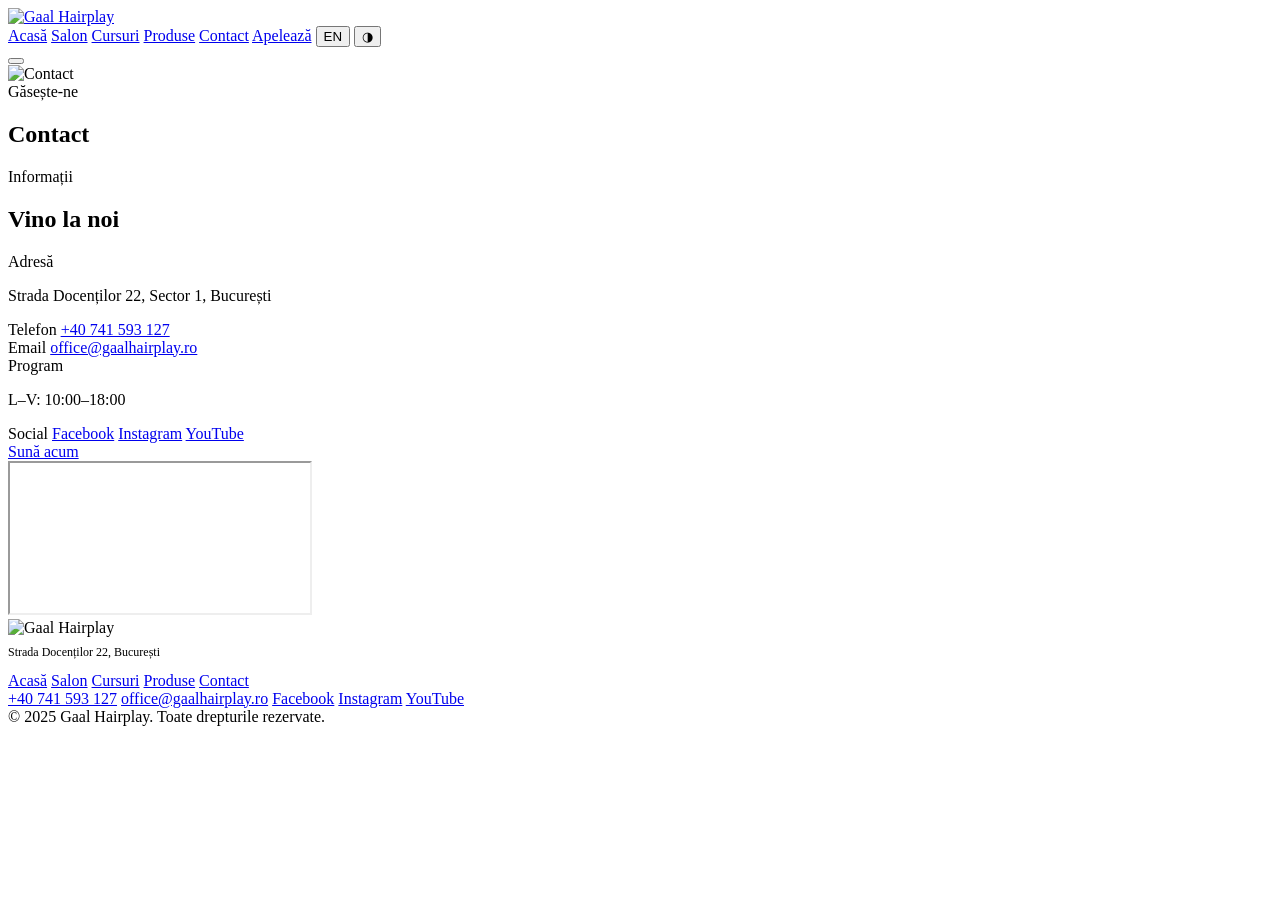
==== contact.html @ a79ad4d0 "Add files via upload" ====
<!DOCTYPE html>
<html lang="ro" data-theme="light">
<head>
  <meta charset="UTF-8" />
  <meta name="viewport" content="width=device-width, initial-scale=1.0" />
  <title>Contact — Gaal Hairplay</title>
  <meta name="description" content="Contactează Gaal Hairplay — salon de înfrumusețare premium în București.">
  <link rel="preconnect" href="https://fonts.googleapis.com">
  <link rel="preconnect" href="https://fonts.gstatic.com" crossorigin>
  <link href="https://fonts.googleapis.com/css2?family=Cormorant+Garamond:ital,wght@0,300;0,400;0,600;1,300;1,400;1,600&family=Jost:wght@200;300;400;500&display=swap" rel="stylesheet">
  <link rel="stylesheet" href="static/css/main.css">
  <link rel="icon" type="image/png" href="static/img/logo_pure.png">
</head>
<body>
  <div id="bg" aria-hidden="true"></div>
  <header class="nav" id="navbar">
    <div class="nav-inner">
      <a href="index.html" class="nav-logo"><img src="static/img/logo.png" id="logo" alt="Gaal Hairplay"></a>
      <nav class="nav-links" id="navLinks">
        <a href="index.html" data-ro="Acasă" data-en="Home">Acasă</a>
        <a href="salon.html" data-ro="Salon" data-en="Salon">Salon</a>
        <a href="cursuri.html" data-ro="Cursuri" data-en="Courses">Cursuri</a>
        <a href="https://gaalgabriela.ro" target="_blank" data-ro="Produse" data-en="Products">Produse</a>
        <a href="contact.html" class="active" data-ro="Contact" data-en="Contact">Contact</a>
        <a href="contact.html" class="nav-book" data-ro="Apelează" data-en="Call us">Apelează</a>
        <button class="nav-lang" id="langToggle">EN</button>
        <button class="theme-toggle" id="themeToggle">◑</button>
      </nav>
      <button class="nav-burger" id="burger" aria-label="menu"><span></span><span></span><span></span></button>
    </div>
  </header>
  <main>
    <section class="page-hero">
      <div class="page-hero-bg"><img src="static/img/salon-7.jpg" alt="Contact"></div>
      <div class="page-hero-content">
        <span class="label" data-ro="Găsește-ne" data-en="Find us">Găsește-ne</span>
        <h1 data-ro="Contact" data-en="Contact">Contact</h1>
        <div class="gold-bar"></div>
      </div>
    </section>
    <section style="padding:0;">
      <div class="contact-split">
        <div class="contact-info-col">
          <span class="label fade-up" data-ro="Informații" data-en="Information">Informații</span>
          <h2 class="fade-up" data-ro="Vino la noi" data-en="Come visit us">Vino la noi</h2>
          <div class="gold-bar fade-up"></div>
          <div class="contact-blocks">
            <div class="contact-block fade-up">
              <span class="ct-label" data-ro="Adresă" data-en="Address">Adresă</span>
              <p>Strada Docenților 22, Sector 1, București</p>
            </div>
            <div class="contact-block fade-up">
              <span class="ct-label" data-ro="Telefon" data-en="Phone">Telefon</span>
              <a href="tel:+40741593127">+40 741 593 127</a>
            </div>
            <div class="contact-block fade-up">
              <span class="ct-label">Email</span>
              <a href="mailto:office@gaalhairplay.ro">office@gaalhairplay.ro</a>
            </div>
            <div class="contact-block fade-up">
              <span class="ct-label" data-ro="Program" data-en="Hours">Program</span>
              <p data-ro="L–V: 10:00–18:00" data-en="Mon–Fri: 10:00–18:00">L–V: 10:00–18:00</p>
            </div>
            <div class="contact-block fade-up">
              <span class="ct-label">Social</span>
              <a href="https://www.facebook.com/gaalhair/" target="_blank" rel="noopener">Facebook</a>
              <a href="https://www.instagram.com/beauty_designers_gaalhairplay/" target="_blank" rel="noopener" style="margin-top:.3rem;">Instagram</a>
              <a href="https://www.youtube.com/@gaal_hairplay" target="_blank" rel="noopener" style="margin-top:.3rem;">YouTube</a>
            </div>
            <div class="contact-block fade-up" style="border:none;">
              <a href="tel:+40741593127" class="btn-gold" data-ro="Sună acum" data-en="Call now">Sună acum</a>
            </div>
          </div>
        </div>
        <div class="contact-map-col fade-up">
          <iframe
            src="https://www.google.com/maps/embed/v1/place?key=AIzaSyBVizdQeh3udy11xDc5Ao2YStR2gLc-rfc&amp;q=gaal%20hairplay&amp;maptype=roadmap&amp;zoom=15"
            allowfullscreen loading="lazy"
            referrerpolicy="no-referrer-when-downgrade"
            title="Gaal Hairplay map">
          </iframe>
        </div>
      </div>
    </section>
  </main>
  <footer class="footer">
    <div class="footer-inner">
      <div class="footer-brand">
        <img src="static/img/logo.png" id="logo-footer" alt="Gaal Hairplay" style="height:36px;width:auto;">
        <p style="font-size:.75rem;color:var(--dim);margin-top:.5rem;">Strada Docenților 22, București</p>
      </div>
      <div class="footer-links">
        <a href="index.html" data-ro="Acasă" data-en="Home">Acasă</a>
        <a href="salon.html" data-ro="Salon" data-en="Salon">Salon</a>
        <a href="cursuri.html" data-ro="Cursuri" data-en="Courses">Cursuri</a>
        <a href="https://gaalgabriela.ro" target="_blank" data-ro="Produse" data-en="Products">Produse</a>
        <a href="contact.html" data-ro="Contact" data-en="Contact">Contact</a>
      </div>
      <div class="footer-contact">
        <a href="tel:+40741593127">+40 741 593 127</a>
        <a href="mailto:office@gaalhairplay.ro">office@gaalhairplay.ro</a>
        <a href="https://www.facebook.com/gaalhair/" target="_blank">Facebook</a>
        <a href="https://www.instagram.com/gaalhairplay/" target="_blank">Instagram</a>
        <a href="https://www.youtube.com/@gaal_hairplay" target="_blank">YouTube</a>
      </div>
    </div>
    <div class="footer-copy">
      <span data-ro="© 2025 Gaal Hairplay. Toate drepturile rezervate." data-en="© 2025 Gaal Hairplay. All rights reserved.">© 2025 Gaal Hairplay. Toate drepturile rezervate.</span>
    </div>
  </footer>
  <div id="page-bar"></div>
  <script src="static/js/bg.js" defer></script>
  <script src="static/js/main.js" defer></script>
</body>
</html>
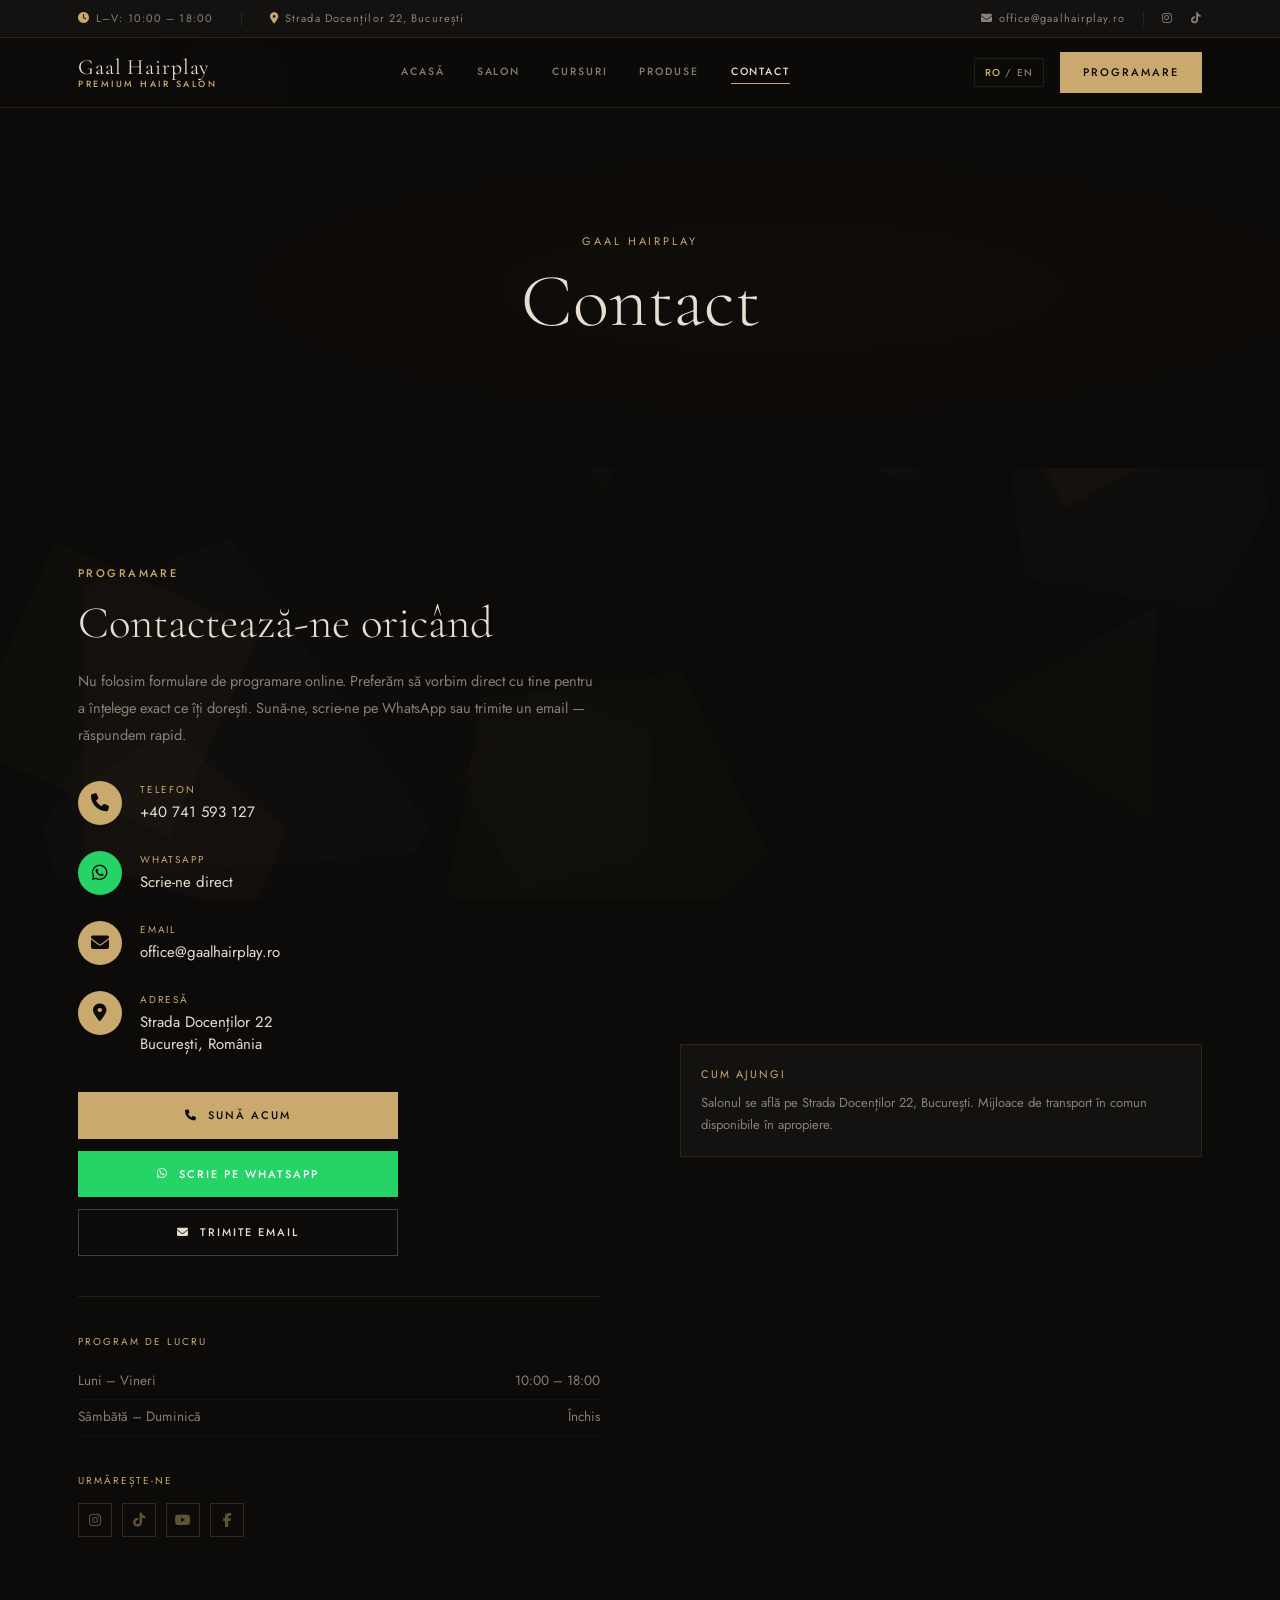
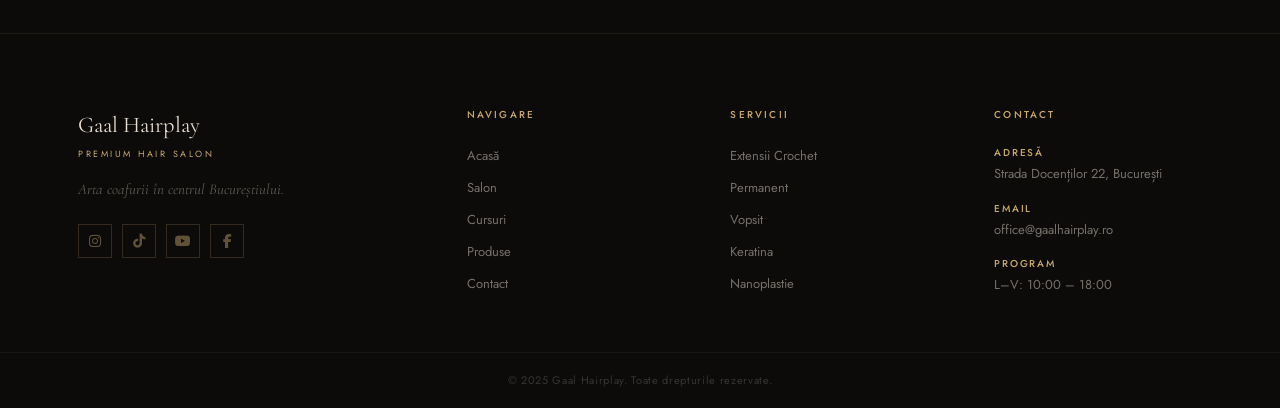
==== commit 647144ef: "Add files via upload" ====
--- a/contact.html
+++ b/contact.html
@@ -1,115 +1,228 @@
 <!DOCTYPE html>
-<html lang="ro" data-theme="light">
+<html lang="ro">
 <head>
-  <meta charset="UTF-8" />
-  <meta name="viewport" content="width=device-width, initial-scale=1.0" />
+  <meta charset="UTF-8">
+  <meta name="viewport" content="width=device-width, initial-scale=1.0">
   <title>Contact — Gaal Hairplay</title>
-  <meta name="description" content="Contactează Gaal Hairplay — salon de înfrumusețare premium în București.">
-  <link rel="preconnect" href="https://fonts.googleapis.com">
-  <link rel="preconnect" href="https://fonts.gstatic.com" crossorigin>
-  <link href="https://fonts.googleapis.com/css2?family=Cormorant+Garamond:ital,wght@0,300;0,400;0,600;1,300;1,400;1,600&family=Jost:wght@200;300;400;500&display=swap" rel="stylesheet">
-  <link rel="stylesheet" href="static/css/main.css">
-  <link rel="icon" type="image/png" href="static/img/logo_pure.png">
+  <link rel="stylesheet" href="css/main.css">
+  <link rel="stylesheet" href="https://cdnjs.cloudflare.com/ajax/libs/font-awesome/6.5.0/css/all.min.css">
 </head>
 <body>
-  <div id="bg" aria-hidden="true"></div>
-  <header class="nav" id="navbar">
-    <div class="nav-inner">
-      <a href="index.html" class="nav-logo"><img src="static/img/logo.png" id="logo" alt="Gaal Hairplay"></a>
-      <nav class="nav-links" id="navLinks">
-        <a href="index.html" data-ro="Acasă" data-en="Home">Acasă</a>
-        <a href="salon.html" data-ro="Salon" data-en="Salon">Salon</a>
-        <a href="cursuri.html" data-ro="Cursuri" data-en="Courses">Cursuri</a>
-        <a href="https://gaalgabriela.ro" target="_blank" data-ro="Produse" data-en="Products">Produse</a>
-        <a href="contact.html" class="active" data-ro="Contact" data-en="Contact">Contact</a>
-        <a href="contact.html" class="nav-book" data-ro="Apelează" data-en="Call us">Apelează</a>
-        <button class="nav-lang" id="langToggle">EN</button>
-        <button class="theme-toggle" id="themeToggle">◑</button>
-      </nav>
-      <button class="nav-burger" id="burger" aria-label="menu"><span></span><span></span><span></span></button>
-    </div>
-  </header>
-  <main>
-    <section class="page-hero">
-      <div class="page-hero-bg"><img src="static/img/salon-7.jpg" alt="Contact"></div>
-      <div class="page-hero-content">
-        <span class="label" data-ro="Găsește-ne" data-en="Find us">Găsește-ne</span>
-        <h1 data-ro="Contact" data-en="Contact">Contact</h1>
-        <div class="gold-bar"></div>
-      </div>
-    </section>
-    <section style="padding:0;">
-      <div class="contact-split">
-        <div class="contact-info-col">
-          <span class="label fade-up" data-ro="Informații" data-en="Information">Informații</span>
-          <h2 class="fade-up" data-ro="Vino la noi" data-en="Come visit us">Vino la noi</h2>
-          <div class="gold-bar fade-up"></div>
-          <div class="contact-blocks">
-            <div class="contact-block fade-up">
-              <span class="ct-label" data-ro="Adresă" data-en="Address">Adresă</span>
-              <p>Strada Docenților 22, Sector 1, București</p>
-            </div>
-            <div class="contact-block fade-up">
-              <span class="ct-label" data-ro="Telefon" data-en="Phone">Telefon</span>
-              <a href="tel:+40741593127">+40 741 593 127</a>
-            </div>
-            <div class="contact-block fade-up">
-              <span class="ct-label">Email</span>
-              <a href="mailto:office@gaalhairplay.ro">office@gaalhairplay.ro</a>
-            </div>
-            <div class="contact-block fade-up">
-              <span class="ct-label" data-ro="Program" data-en="Hours">Program</span>
-              <p data-ro="L–V: 10:00–18:00" data-en="Mon–Fri: 10:00–18:00">L–V: 10:00–18:00</p>
-            </div>
-            <div class="contact-block fade-up">
-              <span class="ct-label">Social</span>
-              <a href="https://www.facebook.com/gaalhair/" target="_blank" rel="noopener">Facebook</a>
-              <a href="https://www.instagram.com/beauty_designers_gaalhairplay/" target="_blank" rel="noopener" style="margin-top:.3rem;">Instagram</a>
-              <a href="https://www.youtube.com/@gaal_hairplay" target="_blank" rel="noopener" style="margin-top:.3rem;">YouTube</a>
-            </div>
-            <div class="contact-block fade-up" style="border:none;">
-              <a href="tel:+40741593127" class="btn-gold" data-ro="Sună acum" data-en="Call now">Sună acum</a>
-            </div>
-          </div>
-        </div>
-        <div class="contact-map-col fade-up">
-          <iframe
-            src="https://www.google.com/maps/embed/v1/place?key=AIzaSyBVizdQeh3udy11xDc5Ao2YStR2gLc-rfc&amp;q=gaal%20hairplay&amp;maptype=roadmap&amp;zoom=15"
-            allowfullscreen loading="lazy"
-            referrerpolicy="no-referrer-when-downgrade"
-            title="Gaal Hairplay map">
-          </iframe>
-        </div>
-      </div>
-    </section>
-  </main>
-  <footer class="footer">
-    <div class="footer-inner">
-      <div class="footer-brand">
-        <img src="static/img/logo.png" id="logo-footer" alt="Gaal Hairplay" style="height:36px;width:auto;">
-        <p style="font-size:.75rem;color:var(--dim);margin-top:.5rem;">Strada Docenților 22, București</p>
-      </div>
-      <div class="footer-links">
-        <a href="index.html" data-ro="Acasă" data-en="Home">Acasă</a>
-        <a href="salon.html" data-ro="Salon" data-en="Salon">Salon</a>
-        <a href="cursuri.html" data-ro="Cursuri" data-en="Courses">Cursuri</a>
-        <a href="https://gaalgabriela.ro" target="_blank" data-ro="Produse" data-en="Products">Produse</a>
-        <a href="contact.html" data-ro="Contact" data-en="Contact">Contact</a>
-      </div>
-      <div class="footer-contact">
-        <a href="tel:+40741593127">+40 741 593 127</a>
-        <a href="mailto:office@gaalhairplay.ro">office@gaalhairplay.ro</a>
-        <a href="https://www.facebook.com/gaalhair/" target="_blank">Facebook</a>
-        <a href="https://www.instagram.com/gaalhairplay/" target="_blank">Instagram</a>
-        <a href="https://www.youtube.com/@gaal_hairplay" target="_blank">YouTube</a>
-      </div>
-    </div>
-    <div class="footer-copy">
-      <span data-ro="© 2025 Gaal Hairplay. Toate drepturile rezervate." data-en="© 2025 Gaal Hairplay. All rights reserved.">© 2025 Gaal Hairplay. Toate drepturile rezervate.</span>
-    </div>
-  </footer>
-  <div id="page-bar"></div>
-  <script src="static/js/bg.js" defer></script>
-  <script src="static/js/main.js" defer></script>
+
+<!-- TOPBAR -->
+<div class="topbar">
+  <div class="container">
+    <div class="topbar-left">
+      <span><i class="fas fa-clock" style="color:var(--gold);margin-right:6px"></i><span data-ro="L–V: 10:00 – 18:00" data-en="Mon–Fri: 10:00 – 18:00">L–V: 10:00 – 18:00</span></span>
+      <span class="topbar-sep"></span>
+      <span><i class="fas fa-map-marker-alt" style="color:var(--gold);margin-right:6px"></i>Strada Docenților 22, București</span>
+    </div>
+    <div class="topbar-right">
+      <a href="mailto:office@gaalhairplay.ro"><i class="fas fa-envelope" style="margin-right:5px"></i>office@gaalhairplay.ro</a>
+      <span class="topbar-sep"></span>
+      <a href="https://www.instagram.com/beauty_designers_gaalhairplay" target="_blank"><i class="fab fa-instagram"></i></a>
+      <a href="https://www.tiktok.com/@gaalhairplaysalon" target="_blank"><i class="fab fa-tiktok"></i></a>
+    </div>
+  </div>
+</div>
+
+<!-- NAVBAR -->
+<nav id="navbar">
+  <div class="container nav-inner">
+    <a href="index.html" class="nav-logo">
+      <span class="logo-main">Gaal Hairplay</span>
+      <span class="logo-sub">Premium Hair Salon</span>
+    </a>
+    <div class="nav-links">
+      <a href="index.html" data-ro="Acasă" data-en="Home">Acasă</a>
+      <a href="salon.html" data-ro="Salon" data-en="Salon">Salon</a>
+      <a href="cursuri.html" data-ro="Cursuri" data-en="Courses">Cursuri</a>
+      <a href="produse.html" data-ro="Produse" data-en="Products">Produse</a>
+      <a href="contact.html" class="active" data-ro="Contact" data-en="Contact">Contact</a>
+    </div>
+    <div class="nav-right">
+      <span class="lang-toggle"><span class="lang-ro active">RO</span> / <span class="lang-en">EN</span></span>
+      <a href="contact.html" class="btn btn-gold nav-cta" data-ro="Programare" data-en="Book Now">Programare</a>
+      <div class="burger"><span></span><span></span><span></span></div>
+    </div>
+  </div>
+</nav>
+<div class="mobile-nav">
+  <a href="index.html" data-ro="Acasă" data-en="Home">Acasă</a>
+  <a href="salon.html" data-ro="Salon" data-en="Salon">Salon</a>
+  <a href="cursuri.html" data-ro="Cursuri" data-en="Courses">Cursuri</a>
+  <a href="produse.html" data-ro="Produse" data-en="Products">Produse</a>
+  <a href="contact.html" data-ro="Contact" data-en="Contact">Contact</a>
+  <a href="contact.html" class="btn btn-gold" data-ro="Programare" data-en="Book Now">Programare</a>
+</div>
+
+<!-- PAGE HEADER -->
+<div class="page-header">
+  <div class="ph-bg" style="background:radial-gradient(ellipse at 60% 50%, #1a1008 0%, #0c0b0a 70%)"></div>
+  <div class="ph-overlay"></div>
+  <div class="ph-content">
+    <div class="ph-label" data-ro="Gaal Hairplay" data-en="Gaal Hairplay">Gaal Hairplay</div>
+    <h1 class="ph-title" data-ro="Contact" data-en="Contact">Contact</h1>
+  </div>
+</div>
+
+<!-- CONTACT BODY -->
+<section class="contact-page-body">
+  <div class="container">
+    <div class="contact-page-grid">
+
+      <!-- LEFT: info -->
+      <div class="fade-up">
+        <span class="section-label" data-ro="Programare" data-en="Booking">Programare</span>
+        <h2 class="section-title" data-ro="Contactează-ne oricând" data-en="Reach us anytime">Contactează-ne oricând</h2>
+        <p class="about-text" data-ro="Nu folosim formulare de programare online. Preferăm să vorbim direct cu tine pentru a înțelege exact ce îți dorești. Sună-ne, scrie-ne pe WhatsApp sau trimite un email — răspundem rapid." data-en="We don't use online booking forms. We prefer to speak with you directly to understand exactly what you want. Call us, message us on WhatsApp or send an email — we respond quickly.">
+          Nu folosim formulare de programare online. Preferăm să vorbim direct cu tine pentru a înțelege exact ce îți dorești. Sună-ne, scrie-ne pe WhatsApp sau trimite un email — răspundem rapid.
+        </p>
+
+        <!-- Contact items -->
+        <div class="contact-items" style="margin-top:32px;margin-bottom:36px">
+          <div class="contact-item">
+            <div class="contact-icon"><i class="fas fa-phone"></i></div>
+            <div>
+              <div class="contact-lbl" data-ro="Telefon" data-en="Phone">Telefon</div>
+              <div class="contact-val"><a href="tel:+40741593127">+40 741 593 127</a></div>
+            </div>
+          </div>
+          <div class="contact-item">
+            <div class="contact-icon" style="background:#25D366"><i class="fab fa-whatsapp"></i></div>
+            <div>
+              <div class="contact-lbl">WhatsApp</div>
+              <div class="contact-val"><a href="https://wa.me/40741593127" target="_blank" data-ro="Scrie-ne direct" data-en="Message us directly">Scrie-ne direct</a></div>
+            </div>
+          </div>
+          <div class="contact-item">
+            <div class="contact-icon"><i class="fas fa-envelope"></i></div>
+            <div>
+              <div class="contact-lbl" data-ro="Email" data-en="Email">Email</div>
+              <div class="contact-val"><a href="mailto:office@gaalhairplay.ro">office@gaalhairplay.ro</a></div>
+            </div>
+          </div>
+          <div class="contact-item">
+            <div class="contact-icon"><i class="fas fa-map-marker-alt"></i></div>
+            <div>
+              <div class="contact-lbl" data-ro="Adresă" data-en="Address">Adresă</div>
+              <div class="contact-val">Strada Docenților 22<br>București, România</div>
+            </div>
+          </div>
+        </div>
+
+        <!-- CTA buttons -->
+        <div style="display:flex;flex-direction:column;gap:12px;max-width:320px">
+          <a href="tel:+40741593127" class="btn btn-gold">
+            <i class="fas fa-phone"></i>
+            <span data-ro="Sună acum" data-en="Call now">Sună acum</span>
+          </a>
+          <a href="https://wa.me/40741593127" target="_blank" class="btn btn-whatsapp">
+            <i class="fab fa-whatsapp"></i>
+            <span data-ro="Scrie pe WhatsApp" data-en="Message on WhatsApp">Scrie pe WhatsApp</span>
+          </a>
+          <a href="mailto:office@gaalhairplay.ro" class="btn btn-outline">
+            <i class="fas fa-envelope"></i>
+            <span data-ro="Trimite Email" data-en="Send Email">Trimite Email</span>
+          </a>
+        </div>
+
+        <!-- Hours -->
+        <div class="contact-hours-box" style="margin-top:40px;padding-top:36px;border-top:1px solid var(--gold-dim)">
+          <div class="contact-hours-title" data-ro="Program de lucru" data-en="Working hours">Program de lucru</div>
+          <div class="hours-row">
+            <span data-ro="Luni – Vineri" data-en="Monday – Friday">Luni – Vineri</span>
+            <span>10:00 – 18:00</span>
+          </div>
+          <div class="hours-row">
+            <span data-ro="Sâmbătă – Duminică" data-en="Saturday – Sunday">Sâmbătă – Duminică</span>
+            <span data-ro="Închis" data-en="Closed">Închis</span>
+          </div>
+        </div>
+
+        <!-- Social -->
+        <div style="margin-top:36px">
+          <div class="contact-hours-title" data-ro="Urmărește-ne" data-en="Follow us">Urmărește-ne</div>
+          <div style="display:flex;gap:10px;margin-top:14px">
+            <a href="https://www.instagram.com/beauty_designers_gaalhairplay" target="_blank" class="f-soc" title="Instagram"><i class="fab fa-instagram"></i></a>
+            <a href="https://www.tiktok.com/@gaalhairplaysalon" target="_blank" class="f-soc" title="TikTok"><i class="fab fa-tiktok"></i></a>
+            <a href="https://www.youtube.com/@gaalhairplay" target="_blank" class="f-soc" title="YouTube"><i class="fab fa-youtube"></i></a>
+            <a href="https://www.facebook.com/gaalhair" target="_blank" class="f-soc" title="Facebook"><i class="fab fa-facebook-f"></i></a>
+          </div>
+        </div>
+      </div>
+
+      <!-- RIGHT: map -->
+      <div class="contact-map-wrap fade-up delay-2">
+        <iframe
+          src="https://www.google.com/maps/embed/v1/place?key=AIzaSyBVizdQeh3udy11xDc5Ao2YStR2gLc-rfc&amp;q=gaal%20hairplay&amp;maptype=roadmap&amp;zoom=15"
+          allowfullscreen=""
+          loading="lazy"
+          referrerpolicy="no-referrer-when-downgrade"
+          title="Gaal Hairplay — Strada Docenților 22, București"
+        ></iframe>
+        <div style="margin-top:20px;padding:20px;background:var(--black-mid);border:1px solid var(--gold-dim)">
+          <div style="font-size:11px;letter-spacing:0.18em;text-transform:uppercase;color:var(--gold);margin-bottom:8px" data-ro="Cum ajungi" data-en="Getting here">Cum ajungi</div>
+          <p style="font-size:13px;color:var(--cream-dim);line-height:1.7" data-ro="Salonul se află pe Strada Docenților 22, București. Mijloace de transport în comun disponibile în apropiere." data-en="The salon is located at Strada Docenților 22, Bucharest. Public transport available nearby.">
+            Salonul se află pe Strada Docenților 22, București. Mijloace de transport în comun disponibile în apropiere.
+          </p>
+        </div>
+      </div>
+
+    </div>
+  </div>
+</section>
+
+<!-- FOOTER -->
+<footer>
+  <div class="container">
+    <div class="footer-grid">
+      <div>
+        <div class="footer-logo-main">Gaal Hairplay</div>
+        <div class="footer-logo-sub">Premium Hair Salon</div>
+        <p class="footer-tagline" data-ro="Arta coafurii în centrul Bucureștiului." data-en="The art of hairdressing in the heart of Bucharest.">Arta coafurii în centrul Bucureștiului.</p>
+        <div class="footer-socials">
+          <a href="https://www.instagram.com/beauty_designers_gaalhairplay" target="_blank" class="f-soc"><i class="fab fa-instagram"></i></a>
+          <a href="https://www.tiktok.com/@gaalhairplaysalon" target="_blank" class="f-soc"><i class="fab fa-tiktok"></i></a>
+          <a href="https://www.youtube.com/@gaalhairplay" target="_blank" class="f-soc"><i class="fab fa-youtube"></i></a>
+          <a href="https://www.facebook.com/gaalhair" target="_blank" class="f-soc"><i class="fab fa-facebook-f"></i></a>
+        </div>
+      </div>
+      <div>
+        <div class="footer-col-title" data-ro="Navigare" data-en="Navigate">Navigare</div>
+        <div class="footer-links">
+          <a href="index.html" data-ro="Acasă" data-en="Home">Acasă</a>
+          <a href="salon.html" data-ro="Salon" data-en="Salon">Salon</a>
+          <a href="cursuri.html" data-ro="Cursuri" data-en="Courses">Cursuri</a>
+          <a href="produse.html" data-ro="Produse" data-en="Products">Produse</a>
+          <a href="contact.html" data-ro="Contact" data-en="Contact">Contact</a>
+        </div>
+      </div>
+      <div>
+        <div class="footer-col-title" data-ro="Servicii" data-en="Services">Servicii</div>
+        <div class="footer-links">
+          <a href="salon.html#services" data-ro="Extensii Crochet" data-en="Crochet Extensions">Extensii Crochet</a>
+          <a href="salon.html#services" data-ro="Permanent" data-en="Perm">Permanent</a>
+          <a href="salon.html#services" data-ro="Vopsit" data-en="Colouring">Vopsit</a>
+          <a href="salon.html#services" data-ro="Keratina" data-en="Keratin">Keratina</a>
+          <a href="salon.html#services" data-ro="Nanoplastie" data-en="Nanoplasty">Nanoplastie</a>
+        </div>
+      </div>
+      <div>
+        <div class="footer-col-title" data-ro="Contact" data-en="Contact">Contact</div>
+        <div class="footer-contact-list">
+          <div class="f-contact-item"><strong data-ro="Adresă" data-en="Address">Adresă</strong>Strada Docenților 22, București</div>
+          <div class="f-contact-item"><strong>Email</strong><a href="mailto:office@gaalhairplay.ro">office@gaalhairplay.ro</a></div>
+          <div class="f-contact-item"><strong data-ro="Program" data-en="Hours">Program</strong><span data-ro="L–V: 10:00 – 18:00" data-en="Mon–Fri: 10:00 – 18:00">L–V: 10:00 – 18:00</span></div>
+        </div>
+      </div>
+    </div>
+  </div>
+  <div class="footer-bottom"><div class="container">© 2025 Gaal Hairplay. <span data-ro="Toate drepturile rezervate." data-en="All rights reserved.">Toate drepturile rezervate.</span></div></div>
+</footer>
+
+<a href="#" class="go-top"><i class="fas fa-chevron-up"></i></a>
+<script src="js/bg.js"></script>
+<script src="js/main.js"></script>
 </body>
 </html>
--- a/css/main.css
+++ b/css/main.css
@@ -0,0 +1,1209 @@
+/* =============================================
+   GAAL HAIRPLAY — main.css
+   ============================================= */
+
+@import url('https://fonts.googleapis.com/css2?family=Cormorant+Garamond:ital,wght@0,300;0,400;0,500;0,600;1,300;1,400;1,500&family=Jost:wght@300;400;500;600&display=swap');
+
+/* 1. VARIABLES */
+:root {
+  --gold:        #c9a96e;
+  --gold-dark:   #a07840;
+  --gold-dim:    rgba(201, 169, 110, 0.12);
+  --black:       #0c0b0a;
+  --black-mid:   #141210;
+  --black-light: #1e1b17;
+  --cream:       #e8ddd0;
+  --cream-dim:   rgba(232, 221, 208, 0.55);
+  --font-serif:  'Cormorant Garamond', Georgia, serif;
+  --font-sans:   'Jost', sans-serif;
+  --nav-h:       70px;
+  --top-h:       38px;
+  --ease:        cubic-bezier(0.25, 0.46, 0.45, 0.94);
+  --ease-out:    cubic-bezier(0.0, 0.0, 0.2, 1);
+}
+
+/* 2. RESET */
+*, *::before, *::after { box-sizing: border-box; margin: 0; padding: 0; }
+html { scroll-behavior: smooth; font-size: 15px; }
+body {
+  font-family: var(--font-sans);
+  background: var(--black);
+  color: var(--cream);
+  line-height: 1.7;
+  overflow-x: hidden;
+}
+a { text-decoration: none; color: inherit; }
+img { max-width: 100%; display: block; }
+ul, ol { list-style: none; }
+button { border: none; background: none; cursor: pointer; font-family: inherit; }
+input, select, textarea { font-family: inherit; }
+
+/* 3. TYPOGRAPHY */
+h1, h2, h3, h4, h5 {
+  font-family: var(--font-serif);
+  font-weight: 300;
+  line-height: 1.1;
+}
+.section-label {
+  display: block;
+  font-size: 11px;
+  font-weight: 500;
+  letter-spacing: 0.22em;
+  text-transform: uppercase;
+  color: var(--gold);
+  margin-bottom: 14px;
+}
+.section-title {
+  font-family: var(--font-serif);
+  font-size: clamp(1.9rem, 4vw, 3rem);
+  font-weight: 300;
+  color: var(--cream);
+  line-height: 1.15;
+  margin-bottom: 20px;
+}
+.section-title em { font-style: italic; color: var(--gold); }
+
+/* 4. LAYOUT */
+.container { max-width: 1220px; margin: 0 auto; padding: 0 48px; }
+section { padding: 96px 0; }
+
+/* 5. BUTTONS */
+.btn {
+  display: inline-flex;
+  align-items: center;
+  justify-content: center;
+  gap: 10px;
+  padding: 13px 32px;
+  font-family: var(--font-sans);
+  font-size: 11px;
+  font-weight: 500;
+  letter-spacing: 0.18em;
+  text-transform: uppercase;
+  border: 1px solid transparent;
+  cursor: pointer;
+  transition: all 0.35s var(--ease);
+  white-space: nowrap;
+}
+.btn-gold  { background: var(--gold); color: var(--black); border-color: var(--gold); }
+.btn-gold:hover { background: transparent; color: var(--gold); }
+.btn-outline { background: transparent; color: var(--cream); border-color: rgba(232,221,208,0.25); }
+.btn-outline:hover { border-color: var(--gold); color: var(--gold); }
+.btn-whatsapp { background: #25D366; color: #fff; border-color: #25D366; }
+.btn-whatsapp:hover { background: #128C7E; border-color: #128C7E; }
+
+/* ──────────────────────────────────────────────
+   6. TOPBAR
+────────────────────────────────────────────── */
+.topbar {
+  height: var(--top-h);
+  background: var(--black-mid);
+  border-bottom: 1px solid var(--gold-dim);
+  display: flex;
+  align-items: center;
+  font-size: 11px;
+  letter-spacing: 0.1em;
+  color: var(--cream-dim);
+  position: relative;
+  z-index: 200;
+}
+.topbar .container { display: flex; justify-content: space-between; align-items: center; width: 100%; max-width: 1220px; }
+.topbar a { transition: color 0.3s; }
+.topbar a:hover { color: var(--gold); }
+.topbar-left { display: flex; gap: 28px; align-items: center; }
+.topbar-right { display: flex; align-items: center; gap: 18px; }
+.topbar-sep { width: 1px; height: 14px; background: var(--gold-dim); }
+
+/* ──────────────────────────────────────────────
+   7. NAVBAR
+────────────────────────────────────────────── */
+#navbar {
+  position: sticky;
+  top: 0;
+  z-index: 1000;
+  height: var(--nav-h);
+  background: rgba(12, 11, 10, 0.92);
+  backdrop-filter: blur(14px);
+  -webkit-backdrop-filter: blur(14px);
+  border-bottom: 1px solid var(--gold-dim);
+  display: flex;
+  align-items: center;
+  transition: all 0.4s var(--ease);
+}
+#navbar.scrolled {
+  background: var(--black);
+  box-shadow: 0 6px 40px rgba(0,0,0,0.4);
+}
+.nav-inner {
+  width: 100%;
+  display: flex;
+  align-items: center;
+  justify-content: space-between;
+  gap: 32px;
+}
+/* Logo */
+.nav-logo { display: flex; flex-direction: column; line-height: 1; }
+.nav-logo .logo-main {
+  font-family: var(--font-serif);
+  font-size: 1.45rem;
+  font-weight: 400;
+  color: var(--cream);
+  letter-spacing: 0.04em;
+}
+.nav-logo .logo-sub {
+  font-size: 9px;
+  font-weight: 500;
+  letter-spacing: 0.28em;
+  text-transform: uppercase;
+  color: var(--gold);
+  margin-top: 1px;
+}
+/* Links */
+.nav-links {
+  display: flex;
+  align-items: center;
+  gap: 32px;
+}
+.nav-links a {
+  font-size: 10.5px;
+  font-weight: 500;
+  letter-spacing: 0.18em;
+  text-transform: uppercase;
+  color: var(--cream-dim);
+  position: relative;
+  padding-bottom: 2px;
+  transition: color 0.3s;
+}
+.nav-links a::after {
+  content: '';
+  position: absolute;
+  bottom: -2px; left: 0;
+  width: 0; height: 1px;
+  background: var(--gold);
+  transition: width 0.35s var(--ease);
+}
+.nav-links a:hover, .nav-links a.active { color: var(--cream); }
+.nav-links a:hover::after, .nav-links a.active::after { width: 100%; }
+/* Right controls */
+.nav-right { display: flex; align-items: center; gap: 16px; }
+.lang-toggle {
+  font-size: 10px;
+  font-weight: 500;
+  letter-spacing: 0.12em;
+  text-transform: uppercase;
+  color: var(--cream-dim);
+  cursor: pointer;
+  padding: 5px 10px;
+  border: 1px solid var(--gold-dim);
+  transition: all 0.3s;
+  user-select: none;
+}
+.lang-toggle:hover { border-color: var(--gold); color: var(--gold); }
+.lang-toggle .active { color: var(--gold); }
+.nav-cta { padding: 10px 22px; }
+/* Burger */
+.burger {
+  display: none;
+  flex-direction: column;
+  gap: 5px;
+  cursor: pointer;
+  padding: 4px;
+}
+.burger span {
+  display: block;
+  width: 24px; height: 1.5px;
+  background: var(--cream);
+  transition: all 0.3s var(--ease);
+  transform-origin: left;
+}
+.burger.open span:nth-child(1) { transform: rotate(45deg) translate(1px, -1px); }
+.burger.open span:nth-child(2) { opacity: 0; transform: scaleX(0); }
+.burger.open span:nth-child(3) { transform: rotate(-45deg) translate(1px, 1px); }
+/* Mobile Nav */
+.mobile-nav {
+  display: none;
+  position: fixed;
+  top: var(--nav-h);
+  left: 0; right: 0;
+  background: var(--black);
+  border-bottom: 1px solid var(--gold-dim);
+  padding: 20px 48px 28px;
+  z-index: 999;
+  flex-direction: column;
+  gap: 0;
+}
+.mobile-nav.open { display: flex; }
+.mobile-nav a {
+  font-size: 12px;
+  letter-spacing: 0.18em;
+  text-transform: uppercase;
+  color: var(--cream-dim);
+  padding: 12px 0;
+  border-bottom: 1px solid rgba(201,169,110,0.07);
+  transition: color 0.3s;
+}
+.mobile-nav a:hover { color: var(--gold); }
+.mobile-nav .btn { margin-top: 16px; width: 100%; }
+
+/* ──────────────────────────────────────────────
+   8. HERO SLIDER
+────────────────────────────────────────────── */
+#hero {
+  position: relative;
+  height: 100vh;
+  min-height: 620px;
+  overflow: hidden;
+  background: var(--black);
+}
+.hero-slide {
+  position: absolute;
+  inset: 0;
+  opacity: 0;
+  z-index: 1;
+  transition: opacity 1.1s var(--ease);
+}
+.hero-slide.active { opacity: 1; z-index: 2; }
+.slide-bg {
+  position: absolute;
+  inset: -6%;
+  background-size: cover;
+  background-position: center;
+  animation: kenburns 14s ease-out forwards;
+}
+/* Placeholder slide backgrounds — replace with real photos via background-image */
+.slide-bg.s1 { background-color: #1a1008; background-image: radial-gradient(ellipse at 30% 50%, #2d1f0f 0%, #0c0b0a 70%); }
+.slide-bg.s2 { background-color: #080f1a; background-image: radial-gradient(ellipse at 70% 40%, #0f1e30 0%, #0c0b0a 70%); }
+.slide-bg.s3 { background-color: #0a150a; background-image: radial-gradient(ellipse at 40% 60%, #122212 0%, #0c0b0a 70%); }
+.slide-bg.s4 { background-color: #1a0810; background-image: radial-gradient(ellipse at 60% 40%, #2a1018 0%, #0c0b0a 70%); }
+@keyframes kenburns {
+  from { transform: scale(1.14); }
+  to   { transform: scale(1.00); }
+}
+.slide-overlay {
+  position: absolute;
+  inset: 0;
+  background: linear-gradient(105deg, rgba(12,11,10,0.65) 0%, rgba(12,11,10,0.3) 60%, rgba(12,11,10,0.5) 100%);
+}
+.slide-content {
+  position: absolute;
+  inset: 0;
+  z-index: 3;
+  display: flex;
+  flex-direction: column;
+  justify-content: center;
+  padding: 0 10vw;
+}
+.slide-label {
+  font-size: 11px;
+  letter-spacing: 0.28em;
+  text-transform: uppercase;
+  color: var(--gold);
+  margin-bottom: 22px;
+  opacity: 0;
+  transform: translateY(16px);
+  transition: opacity 0.9s var(--ease) 0.15s, transform 0.9s var(--ease) 0.15s;
+}
+.slide-words { margin-bottom: 44px; }
+.slide-word {
+  display: block;
+  font-family: var(--font-serif);
+  font-size: clamp(4rem, 9.5vw, 9.5rem);
+  font-weight: 300;
+  line-height: 0.88;
+  color: var(--cream);
+  text-transform: uppercase;
+  letter-spacing: -0.01em;
+  opacity: 0;
+  transform: translateY(36px);
+  transition: opacity 0.9s var(--ease), transform 0.9s var(--ease);
+}
+.slide-word.gold { color: var(--gold); }
+.slide-word:nth-child(1) { transition-delay: 0.25s; }
+.slide-word:nth-child(2) { transition-delay: 0.38s; }
+.slide-word:nth-child(3) { transition-delay: 0.51s; }
+.slide-cta {
+  opacity: 0;
+  transform: translateY(16px);
+  transition: opacity 0.9s var(--ease) 0.65s, transform 0.9s var(--ease) 0.65s;
+}
+.hero-slide.active .slide-label,
+.hero-slide.active .slide-word,
+.hero-slide.active .slide-cta { opacity: 1; transform: none; }
+
+/* Bullets */
+.hero-bullets {
+  position: absolute;
+  right: 44px;
+  top: 50%;
+  transform: translateY(-50%);
+  z-index: 10;
+  display: flex;
+  flex-direction: column;
+  gap: 14px;
+}
+.hero-bullet {
+  width: 5px; height: 5px;
+  border-radius: 50%;
+  background: rgba(232,221,208,0.25);
+  cursor: pointer;
+  transition: all 0.3s;
+}
+.hero-bullet.active { background: var(--gold); transform: scale(1.6); }
+
+/* Scroll hint */
+.hero-scroll {
+  position: absolute;
+  bottom: 36px;
+  left: 50%;
+  transform: translateX(-50%);
+  z-index: 10;
+  display: flex;
+  flex-direction: column;
+  align-items: center;
+  gap: 8px;
+  font-size: 10px;
+  letter-spacing: 0.2em;
+  text-transform: uppercase;
+  color: var(--cream-dim);
+  animation: scrollBounce 2s ease-in-out infinite;
+}
+.hero-scroll svg { width: 20px; stroke: var(--gold); fill: none; }
+@keyframes scrollBounce { 0%, 100% { transform: translateX(-50%) translateY(0); } 50% { transform: translateX(-50%) translateY(6px); } }
+
+/* Wave divider */
+.hero-wave {
+  position: absolute;
+  bottom: -1px; left: 0;
+  width: 100%; z-index: 5;
+  pointer-events: none;
+}
+.hero-wave svg { display: block; }
+
+/* ──────────────────────────────────────────────
+   9. ABOUT
+────────────────────────────────────────────── */
+#about { padding: 110px 0; overflow: hidden; }
+.about-grid {
+  display: grid;
+  grid-template-columns: 1fr 1fr;
+  gap: 80px;
+  align-items: center;
+}
+.about-images { position: relative; padding-bottom: 60px; }
+.about-img-main {
+  width: 78%;
+  aspect-ratio: 3/4;
+  background: linear-gradient(150deg, #2a1f14 0%, var(--black-light) 100%);
+  border-radius: 1px;
+  overflow: hidden;
+}
+.about-img-main img { width: 100%; height: 100%; object-fit: cover; }
+.about-img-secondary {
+  position: absolute;
+  bottom: 0; right: 0;
+  width: 54%;
+  aspect-ratio: 4/3;
+  background: linear-gradient(150deg, #1a2a1a 0%, var(--black-light) 100%);
+  border: 4px solid var(--black);
+  border-radius: 1px;
+  overflow: hidden;
+}
+.about-img-secondary img { width: 100%; height: 100%; object-fit: cover; }
+.about-stamp {
+  position: absolute;
+  bottom: 70px; left: -30px;
+  background: var(--gold);
+  color: var(--black);
+  font-family: var(--font-serif);
+  font-style: italic;
+  font-size: 18px;
+  padding: 18px 22px;
+  max-width: 210px;
+  line-height: 1.5;
+  z-index: 2;
+}
+.about-text {
+  font-size: 14.5px;
+  color: var(--cream-dim);
+  line-height: 1.85;
+  margin-bottom: 28px;
+}
+.about-typed-wrap {
+  margin-bottom: 12px;
+}
+.about-typed-static {
+  font-family: var(--font-serif);
+  font-size: clamp(1.6rem, 2.8vw, 2.2rem);
+  font-weight: 300;
+  color: var(--cream);
+  line-height: 1.25;
+}
+.about-typed-word {
+  color: var(--gold);
+  font-style: italic;
+}
+.typed-cursor { color: var(--gold); animation: blink 0.8s step-end infinite; }
+@keyframes blink { 50% { opacity: 0; } }
+.about-stats {
+  display: flex;
+  gap: 40px;
+  margin-top: 44px;
+  padding-top: 40px;
+  border-top: 1px solid var(--gold-dim);
+}
+.stat { }
+.stat-num {
+  font-family: var(--font-serif);
+  font-size: 2.8rem;
+  font-weight: 300;
+  color: var(--gold);
+  line-height: 1;
+}
+.stat-lbl {
+  font-size: 10px;
+  letter-spacing: 0.18em;
+  text-transform: uppercase;
+  color: rgba(232,221,208,0.4);
+  margin-top: 5px;
+}
+
+/* ──────────────────────────────────────────────
+   10. SERVICES / PRICE TABS
+────────────────────────────────────────────── */
+#services { background: var(--black-mid); padding: 96px 0; }
+.tabs-nav {
+  display: flex;
+  border-bottom: 1px solid var(--gold-dim);
+  margin-bottom: 52px;
+  gap: 0;
+}
+.tab-btn {
+  font-size: 11px;
+  font-weight: 500;
+  letter-spacing: 0.2em;
+  text-transform: uppercase;
+  color: var(--cream-dim);
+  padding: 13px 28px;
+  border-bottom: 2px solid transparent;
+  margin-bottom: -1px;
+  cursor: pointer;
+  transition: all 0.3s;
+}
+.tab-btn:hover { color: var(--cream); }
+.tab-btn.active { color: var(--gold); border-bottom-color: var(--gold); }
+.tab-panel { display: none; }
+.tab-panel.active { display: grid; grid-template-columns: 1fr 1fr; gap: 50px 70px; }
+.price-list {}
+.price-item {
+  padding: 15px 0;
+  border-bottom: 1px solid rgba(201,169,110,0.08);
+}
+.price-item:last-child { border: none; }
+.price-row { display: flex; align-items: baseline; gap: 8px; }
+.price-name {
+  font-family: var(--font-serif);
+  font-size: 1.1rem;
+  color: var(--cream);
+  flex: 1;
+}
+.price-dots {
+  flex: 1;
+  border-bottom: 1px dashed rgba(201,169,110,0.2);
+  margin-bottom: 4px;
+}
+.price-val {
+  font-family: var(--font-serif);
+  font-size: 1.05rem;
+  color: var(--gold);
+  white-space: nowrap;
+}
+.price-desc {
+  font-size: 12px;
+  color: rgba(232,221,208,0.38);
+  margin-top: 3px;
+  line-height: 1.5;
+}
+
+/* ──────────────────────────────────────────────
+   11. SERVICES MASONRY GRID
+────────────────────────────────────────────── */
+#gallery { background: var(--black); padding: 96px 0; }
+.services-grid {
+  display: grid;
+  grid-template-columns: repeat(3, 1fr);
+  grid-template-rows: auto;
+  gap: 0;
+}
+.service-card {
+  position: relative;
+  overflow: hidden;
+  cursor: pointer;
+  background: var(--black-mid);
+}
+/* Alternating heights: standard / tall / standard / tall / standard / tall */
+.service-card { aspect-ratio: 4/5; }
+.service-card:nth-child(even) { aspect-ratio: 3/4.5; }
+/* placeholder bg per card */
+.service-card:nth-child(1) { background: linear-gradient(155deg, #182030 0%, #0c1525 100%); }
+.service-card:nth-child(2) { background: linear-gradient(155deg, #2a1520 0%, #180a12 100%); }
+.service-card:nth-child(3) { background: linear-gradient(155deg, #162414 0%, #0c1508 100%); }
+.service-card:nth-child(4) { background: linear-gradient(155deg, #221408 0%, #130a04 100%); }
+.service-card:nth-child(5) { background: linear-gradient(155deg, #121525 0%, #0a0a18 100%); }
+.service-card:nth-child(6) { background: linear-gradient(155deg, #1e1222 0%, #120a14 100%); }
+
+.service-card img {
+  position: absolute;
+  inset: 0;
+  width: 100%; height: 100%;
+  object-fit: cover;
+  transition: transform 0.7s var(--ease);
+}
+.service-card:hover img { transform: scale(1.07); }
+.service-card-overlay {
+  position: absolute;
+  inset: 0;
+  background: linear-gradient(to top, rgba(12,11,10,0.92) 0%, rgba(12,11,10,0.15) 55%);
+  transition: opacity 0.4s;
+}
+.service-card:hover .service-card-overlay { opacity: 0.75; }
+.service-info {
+  position: absolute;
+  bottom: 28px; left: 28px; right: 28px;
+  z-index: 2;
+  transform: translateY(6px);
+  transition: transform 0.4s var(--ease);
+}
+.service-card:hover .service-info { transform: none; }
+.service-name {
+  font-family: var(--font-serif);
+  font-size: 1.35rem;
+  color: var(--cream);
+  margin-bottom: 4px;
+}
+.service-desc-text {
+  font-size: 12px;
+  color: rgba(232,221,208,0.55);
+  opacity: 0;
+  transform: translateY(6px);
+  transition: all 0.4s var(--ease) 0.05s;
+}
+.service-card:hover .service-desc-text { opacity: 1; transform: none; }
+
+/* ──────────────────────────────────────────────
+   12. CIRCULAR TEXT SECTION
+────────────────────────────────────────────── */
+#circle-section {
+  background: var(--black-mid);
+  padding: 80px 0;
+  overflow: hidden;
+  display: flex;
+  justify-content: center;
+  align-items: center;
+}
+.circle-outer { position: relative; width: min(560px, 88vw); height: min(560px, 88vw); }
+.circle-center {
+  position: absolute;
+  inset: 18%;
+  border-radius: 50%;
+  background: linear-gradient(135deg, #2a1f14 0%, var(--black-light) 100%);
+  display: flex;
+  align-items: center;
+  justify-content: center;
+  text-align: center;
+  padding: 24px;
+  z-index: 2;
+}
+.circle-center-text {
+  font-family: var(--font-serif);
+  font-style: italic;
+  font-size: clamp(1rem, 2.5vw, 1.4rem);
+  color: var(--gold);
+  line-height: 1.4;
+}
+.circle-svg {
+  position: absolute;
+  inset: 0;
+  width: 100%; height: 100%;
+  overflow: visible;
+}
+.circle-text-main  { animation: rotateCW  22s linear infinite; transform-origin: center; }
+.circle-text-outer { animation: rotateCCW 35s linear infinite; transform-origin: center; }
+@keyframes rotateCW  { to { transform: rotate(360deg);  } }
+@keyframes rotateCCW { to { transform: rotate(-360deg); } }
+
+/* ──────────────────────────────────────────────
+   13. TEAM
+────────────────────────────────────────────── */
+#team { padding: 96px 0; background: var(--black); }
+.team-intro {
+  font-family: var(--font-serif);
+  font-size: clamp(1.1rem, 2vw, 1.45rem);
+  font-weight: 300;
+  font-style: italic;
+  color: var(--cream-dim);
+  line-height: 1.6;
+  max-width: 680px;
+  margin-bottom: 56px;
+}
+.team-intro em { color: var(--gold); font-style: normal; }
+.team-grid {
+  display: grid;
+  grid-template-columns: repeat(4, 1fr);
+  gap: 28px;
+}
+.team-card { position: relative; }
+.team-photo {
+  position: relative;
+  aspect-ratio: 3/4;
+  overflow: hidden;
+  background: var(--black-light);
+}
+/* Placeholder initials */
+.team-photo-placeholder {
+  position: absolute;
+  inset: 0;
+  display: flex;
+  align-items: center;
+  justify-content: center;
+  font-family: var(--font-serif);
+  font-size: 3.5rem;
+  font-weight: 300;
+  color: rgba(201,169,110,0.2);
+}
+.team-photo img { position: absolute; inset: 0; width: 100%; height: 100%; object-fit: cover; }
+.team-socials {
+  position: absolute;
+  inset: 0;
+  background: rgba(12,11,10,0.72);
+  display: flex;
+  align-items: center;
+  justify-content: center;
+  gap: 12px;
+  opacity: 0;
+  transition: opacity 0.35s var(--ease);
+}
+.team-card:hover .team-socials { opacity: 1; }
+.team-soc {
+  width: 38px; height: 38px;
+  border: 1px solid var(--gold);
+  color: var(--gold);
+  display: flex; align-items: center; justify-content: center;
+  font-size: 14px;
+  transform: translateY(10px);
+  transition: all 0.3s var(--ease);
+}
+.team-card:hover .team-soc { transform: none; }
+.team-soc:hover { background: var(--gold); color: var(--black); }
+.team-info { padding: 14px 0 0; }
+.team-name {
+  font-family: var(--font-serif);
+  font-size: 1.25rem;
+  color: var(--cream);
+}
+.team-role {
+  font-size: 10px;
+  letter-spacing: 0.18em;
+  text-transform: uppercase;
+  color: var(--gold);
+  margin-top: 4px;
+}
+
+/* ──────────────────────────────────────────────
+   14. TESTIMONIALS
+────────────────────────────────────────────── */
+#testimonials { background: var(--black-mid); padding: 96px 0; }
+.testimonials-wrap { position: relative; overflow: hidden; margin-top: 50px; }
+.testimonials-track {
+  display: flex;
+  transition: transform 0.65s var(--ease);
+}
+.testimonial-slide { min-width: 50%; padding: 0 14px; }
+.t-inner {
+  background: rgba(201,169,110,0.03);
+  border: 1px solid rgba(201,169,110,0.1);
+  padding: 36px;
+  height: 100%;
+}
+.t-quote-char {
+  font-family: var(--font-serif);
+  font-size: 5rem;
+  color: var(--gold);
+  opacity: 0.2;
+  line-height: 1;
+  margin-bottom: 8px;
+}
+.t-text {
+  font-family: var(--font-serif);
+  font-style: italic;
+  font-size: 1.05rem;
+  color: var(--cream-dim);
+  line-height: 1.8;
+  margin-bottom: 24px;
+}
+.t-author { display: flex; align-items: center; gap: 14px; }
+.t-avatar {
+  width: 46px; height: 46px;
+  border-radius: 50%;
+  background: var(--gold);
+  color: var(--black);
+  display: flex; align-items: center; justify-content: center;
+  font-family: var(--font-serif);
+  font-size: 1.15rem;
+  flex-shrink: 0;
+}
+.t-name { font-size: 14px; font-weight: 500; color: var(--cream); }
+.t-role { font-size: 11px; color: var(--gold); letter-spacing: 0.08em; }
+.t-stars { color: var(--gold); font-size: 11px; letter-spacing: 3px; margin-top: 2px; }
+.testimonials-dots {
+  display: flex; justify-content: center; gap: 10px; margin-top: 36px;
+}
+.t-dot {
+  width: 7px; height: 7px;
+  border-radius: 50%;
+  background: rgba(201,169,110,0.2);
+  cursor: pointer;
+  transition: all 0.3s;
+}
+.t-dot.active { background: var(--gold); transform: scale(1.4); }
+
+/* ──────────────────────────────────────────────
+   15. FEATURES
+────────────────────────────────────────────── */
+#features { background: var(--black); padding: 96px 0; }
+.features-grid {
+  display: grid;
+  grid-template-columns: repeat(4, 1fr);
+  gap: 40px;
+  margin-top: 56px;
+}
+.feature-item { text-align: center; }
+.feature-icon {
+  display: flex;
+  align-items: center;
+  justify-content: center;
+  height: 64px;
+  margin-bottom: 20px;
+}
+.feature-icon svg {
+  width: 44px; height: 44px;
+  stroke: rgba(201,169,110,0.22);
+  fill: none;
+  stroke-width: 1;
+  transition: stroke 0.4s;
+}
+.feature-item:hover .feature-icon svg { stroke: var(--gold); }
+.feature-name {
+  font-size: 11px;
+  letter-spacing: 0.18em;
+  text-transform: uppercase;
+  color: var(--cream);
+  font-weight: 500;
+  margin-bottom: 10px;
+}
+.feature-desc {
+  font-size: 13px;
+  color: rgba(232,221,208,0.45);
+  line-height: 1.7;
+  max-width: 200px;
+  margin: 0 auto;
+}
+
+/* ──────────────────────────────────────────────
+   16. CONTACT CTA (no form — phone/wa/email)
+────────────────────────────────────────────── */
+#contact-cta { background: var(--black-mid); padding: 96px 0; }
+.contact-cta-grid {
+  display: grid;
+  grid-template-columns: 1fr 1fr;
+  gap: 80px;
+  align-items: start;
+}
+.contact-items { display: flex; flex-direction: column; gap: 26px; margin-top: 36px; }
+.contact-item { display: flex; align-items: flex-start; gap: 18px; }
+.contact-icon {
+  width: 44px; height: 44px;
+  border-radius: 50%;
+  background: var(--gold);
+  color: var(--black);
+  display: flex; align-items: center; justify-content: center;
+  font-size: 18px;
+  flex-shrink: 0;
+}
+.contact-lbl {
+  font-size: 10px;
+  letter-spacing: 0.18em;
+  text-transform: uppercase;
+  color: var(--gold);
+  margin-bottom: 3px;
+}
+.contact-val { font-size: 15px; color: var(--cream); line-height: 1.5; }
+.contact-actions {
+  display: flex;
+  flex-direction: column;
+  gap: 14px;
+  max-width: 340px;
+}
+.contact-actions .btn { width: 100%; }
+.contact-hours-box {
+  margin-top: 40px;
+  padding-top: 36px;
+  border-top: 1px solid var(--gold-dim);
+}
+.contact-hours-title {
+  font-size: 10px;
+  letter-spacing: 0.2em;
+  text-transform: uppercase;
+  color: var(--gold);
+  margin-bottom: 14px;
+}
+.hours-row {
+  display: flex;
+  justify-content: space-between;
+  font-size: 13.5px;
+  color: var(--cream-dim);
+  padding: 6px 0;
+  border-bottom: 1px solid rgba(201,169,110,0.06);
+}
+
+/* ──────────────────────────────────────────────
+   17. PARTNERS
+────────────────────────────────────────────── */
+#partners {
+  background: var(--black);
+  padding: 52px 0;
+  border-top: 1px solid rgba(201,169,110,0.07);
+}
+.partners-row {
+  display: flex;
+  align-items: center;
+  justify-content: center;
+  gap: 56px;
+  flex-wrap: wrap;
+}
+.partner-name {
+  font-family: var(--font-serif);
+  font-size: 1.05rem;
+  font-style: italic;
+  color: rgba(232,221,208,0.18);
+  letter-spacing: 0.08em;
+  transition: color 0.3s;
+  cursor: default;
+}
+.partner-name:hover { color: rgba(201,169,110,0.45); }
+
+/* ──────────────────────────────────────────────
+   18. FOOTER
+────────────────────────────────────────────── */
+footer {
+  background: var(--black);
+  border-top: 1px solid rgba(201,169,110,0.1);
+  padding: 72px 0 0;
+}
+.footer-grid {
+  display: grid;
+  grid-template-columns: 1.6fr 1fr 1fr 1fr;
+  gap: 56px;
+  padding-bottom: 56px;
+}
+.footer-logo-main { font-family: var(--font-serif); font-size: 1.5rem; color: var(--cream); }
+.footer-logo-sub { font-size: 9px; letter-spacing: 0.28em; text-transform: uppercase; color: var(--gold); margin-top: 2px; }
+.footer-tagline {
+  font-family: var(--font-serif);
+  font-style: italic;
+  font-size: 1rem;
+  color: rgba(232,221,208,0.38);
+  margin-top: 16px;
+  line-height: 1.65;
+}
+.footer-socials { display: flex; gap: 10px; margin-top: 22px; }
+.f-soc {
+  width: 34px; height: 34px;
+  border: 1px solid rgba(201,169,110,0.2);
+  color: rgba(201,169,110,0.45);
+  display: flex; align-items: center; justify-content: center;
+  font-size: 14px;
+  text-decoration: none;
+  transition: all 0.3s;
+}
+.f-soc:hover { background: var(--gold); color: var(--black); border-color: var(--gold); }
+.footer-col-title {
+  font-size: 10px;
+  letter-spacing: 0.22em;
+  text-transform: uppercase;
+  color: var(--gold);
+  margin-bottom: 22px;
+  font-weight: 500;
+}
+.footer-links { display: flex; flex-direction: column; gap: 10px; }
+.footer-links a {
+  font-size: 13px;
+  color: rgba(232,221,208,0.48);
+  transition: color 0.3s;
+}
+.footer-links a:hover { color: var(--cream); }
+.footer-contact-list { display: flex; flex-direction: column; gap: 16px; }
+.f-contact-item { font-size: 13px; color: rgba(232,221,208,0.48); line-height: 1.6; }
+.f-contact-item strong { display: block; font-size: 10px; letter-spacing: 0.18em; text-transform: uppercase; color: var(--gold); font-weight: 500; margin-bottom: 3px; }
+.footer-bottom {
+  border-top: 1px solid rgba(201,169,110,0.07);
+  padding: 18px 0;
+  text-align: center;
+  font-size: 11px;
+  color: rgba(232,221,208,0.2);
+  letter-spacing: 0.06em;
+}
+
+/* ──────────────────────────────────────────────
+   19. PAGE HEADER (inner pages)
+────────────────────────────────────────────── */
+.page-header {
+  height: 360px;
+  position: relative;
+  overflow: hidden;
+  display: flex;
+  align-items: center;
+  justify-content: center;
+  text-align: center;
+}
+.ph-bg {
+  position: absolute;
+  inset: -6%;
+  background-size: cover;
+  background-position: center;
+  animation: kenburns 16s ease-out forwards;
+}
+.ph-overlay { position: absolute; inset: 0; background: rgba(12,11,10,0.68); }
+.ph-content { position: relative; z-index: 2; }
+.ph-label { font-size: 11px; letter-spacing: 0.26em; text-transform: uppercase; color: var(--gold); margin-bottom: 10px; }
+.ph-title { font-family: var(--font-serif); font-size: clamp(2.5rem, 6vw, 5rem); font-weight: 300; color: var(--cream); }
+
+/* ──────────────────────────────────────────────
+   20. SCROLL ANIMATIONS
+────────────────────────────────────────────── */
+.fade-up {
+  opacity: 0;
+  transform: translateY(28px);
+  transition: opacity 0.85s var(--ease), transform 0.85s var(--ease);
+}
+.fade-up.visible { opacity: 1; transform: none; }
+.delay-1 { transition-delay: 0.1s !important; }
+.delay-2 { transition-delay: 0.2s !important; }
+.delay-3 { transition-delay: 0.3s !important; }
+.delay-4 { transition-delay: 0.4s !important; }
+
+/* Go-top */
+.go-top {
+  position: fixed;
+  bottom: 36px; right: 36px;
+  width: 42px; height: 42px;
+  background: var(--gold);
+  color: var(--black);
+  display: flex; align-items: center; justify-content: center;
+  font-size: 17px;
+  z-index: 500;
+  opacity: 0;
+  transform: translateY(12px);
+  transition: all 0.4s var(--ease);
+  cursor: pointer;
+  text-decoration: none;
+}
+.go-top.show { opacity: 1; transform: none; }
+.go-top:hover { background: var(--cream); }
+
+/* ──────────────────────────────────────────────
+   21. CURSURI PAGE
+────────────────────────────────────────────── */
+.cursuri-body { padding: 96px 0; }
+.cursuri-grid {
+  display: grid;
+  grid-template-columns: 1fr 1fr;
+  gap: 80px;
+  align-items: start;
+}
+.cursuri-price-box {
+  background: rgba(201,169,110,0.05);
+  border: 1px solid rgba(201,169,110,0.15);
+  padding: 36px;
+  margin-bottom: 32px;
+}
+.cursuri-price-main {
+  font-family: var(--font-serif);
+  font-size: 3.5rem;
+  font-weight: 300;
+  color: var(--gold);
+  line-height: 1;
+}
+.cursuri-price-note { font-size: 13px; color: var(--cream-dim); margin-top: 6px; }
+.cursuri-details-grid {
+  display: grid;
+  grid-template-columns: 1fr 1fr;
+  gap: 16px;
+  margin-top: 28px;
+}
+.cursuri-detail {
+  padding: 18px 20px;
+  background: rgba(255,255,255,0.02);
+  border-left: 2px solid var(--gold);
+}
+.cursuri-detail-lbl { font-size: 10px; letter-spacing: 0.2em; text-transform: uppercase; color: var(--gold); margin-bottom: 5px; }
+.cursuri-detail-val { font-size: 14px; color: var(--cream); }
+.cursuri-actions { display: flex; flex-direction: column; gap: 14px; margin-top: 36px; }
+.cursuri-actions .btn { justify-content: flex-start; gap: 12px; }
+.cursuri-img-wrap {
+  position: sticky;
+  top: calc(var(--nav-h) + 24px);
+}
+.cursuri-img {
+  aspect-ratio: 2/3;
+  background: linear-gradient(150deg, #1a1f30 0%, #0c0b0a 100%);
+  border-radius: 1px;
+  overflow: hidden;
+}
+.cursuri-img img { width: 100%; height: 100%; object-fit: cover; }
+.cursuri-features { display: flex; flex-direction: column; gap: 14px; margin-top: 32px; }
+.cursuri-feature {
+  display: flex;
+  align-items: flex-start;
+  gap: 14px;
+  font-size: 14px;
+  color: var(--cream-dim);
+  line-height: 1.5;
+}
+.cursuri-feature-dot {
+  width: 6px; height: 6px;
+  border-radius: 50%;
+  background: var(--gold);
+  margin-top: 7px;
+  flex-shrink: 0;
+}
+
+/* ──────────────────────────────────────────────
+   22. CONTACT PAGE
+────────────────────────────────────────────── */
+.contact-page-body { padding: 96px 0; }
+.contact-page-grid {
+  display: grid;
+  grid-template-columns: 1fr 1fr;
+  gap: 80px;
+  align-items: start;
+}
+.contact-map-wrap {
+  position: sticky;
+  top: calc(var(--nav-h) + 24px);
+}
+.contact-map-wrap iframe {
+  width: 100%;
+  height: 460px;
+  border: none;
+  display: block;
+  filter: grayscale(85%) invert(88%) contrast(88%);
+}
+
+/* ──────────────────────────────────────────────
+   23. PRODUSE PAGE
+────────────────────────────────────────────── */
+.produse-hero-section {
+  min-height: 80vh;
+  display: flex;
+  flex-direction: column;
+  align-items: center;
+  justify-content: center;
+  text-align: center;
+  padding: 96px 0;
+  position: relative;
+  overflow: hidden;
+}
+.produse-bg {
+  position: absolute;
+  inset: -6%;
+  background: radial-gradient(ellipse at center, #2a1f14 0%, #0c0b0a 70%);
+  animation: kenburns 18s ease-out forwards;
+}
+.produse-overlay { position: absolute; inset: 0; background: rgba(12,11,10,0.6); }
+.produse-content { position: relative; z-index: 2; }
+.produse-link {
+  display: inline-flex;
+  align-items: center;
+  gap: 16px;
+  font-family: var(--font-serif);
+  font-style: italic;
+  font-size: clamp(1.1rem, 2vw, 1.6rem);
+  color: var(--cream);
+  border: 1px solid rgba(201,169,110,0.22);
+  padding: 22px 44px;
+  margin-top: 40px;
+  transition: all 0.4s var(--ease);
+}
+.produse-link:hover { border-color: var(--gold); color: var(--gold); }
+.produse-link svg { width: 22px; stroke: currentColor; fill: none; stroke-width: 1.5; }
+
+/* ──────────────────────────────────────────────
+   24. SALON PAGE
+────────────────────────────────────────────── */
+.salon-about { padding: 96px 0; }
+.salon-values { padding: 96px 0; background: var(--black-mid); }
+.salon-values-grid {
+  display: grid;
+  grid-template-columns: repeat(3, 1fr);
+  gap: 32px;
+  margin-top: 52px;
+}
+.salon-value {
+  padding: 36px;
+  border: 1px solid var(--gold-dim);
+  transition: border-color 0.4s;
+}
+.salon-value:hover { border-color: rgba(201,169,110,0.35); }
+.salon-value-num {
+  font-family: var(--font-serif);
+  font-size: 3rem;
+  color: rgba(201,169,110,0.15);
+  line-height: 1;
+  margin-bottom: 16px;
+}
+.salon-value-title { font-size: 12px; letter-spacing: 0.18em; text-transform: uppercase; color: var(--cream); margin-bottom: 12px; font-weight: 500; }
+.salon-value-desc { font-size: 13px; color: var(--cream-dim); line-height: 1.7; }
+
+/* ──────────────────────────────────────────────
+   25. RESPONSIVE
+────────────────────────────────────────────── */
+@media (max-width: 1200px) {
+  .footer-grid { grid-template-columns: 1fr 1fr; gap: 40px; }
+  .team-grid { grid-template-columns: repeat(2, 1fr); }
+  .features-grid { grid-template-columns: repeat(2, 1fr); gap: 30px; }
+  .services-grid { grid-template-columns: repeat(2, 1fr); }
+  .services-grid .service-card,
+  .services-grid .service-card:nth-child(even) { aspect-ratio: 4/5; }
+  .salon-values-grid { grid-template-columns: repeat(2, 1fr); }
+}
+@media (max-width: 991px) {
+  .container { padding: 0 28px; }
+  section { padding: 72px 0; }
+  .about-grid { grid-template-columns: 1fr; gap: 56px; }
+  .about-img-main { width: 100%; }
+  .about-img-secondary, .about-stamp { display: none; }
+  .contact-cta-grid { grid-template-columns: 1fr; gap: 50px; }
+  .testimonial-slide { min-width: 100%; }
+  .cursuri-grid { grid-template-columns: 1fr; }
+  .cursuri-img-wrap { position: static; }
+  .contact-page-grid { grid-template-columns: 1fr; }
+  .contact-map-wrap { position: static; }
+  .nav-links { display: none; }
+  .nav-right .btn-gold { display: none; }
+  .burger { display: flex; }
+  .topbar { display: none; }
+  :root { --top-h: 0px; }
+}
+@media (max-width: 640px) {
+  .services-grid { grid-template-columns: 1fr; }
+  .tab-panel.active { grid-template-columns: 1fr; }
+  .features-grid { grid-template-columns: 1fr; }
+  .footer-grid { grid-template-columns: 1fr; gap: 32px; }
+  .hero-bullets { display: none; }
+  .slide-content { padding: 0 28px; }
+  .team-grid { grid-template-columns: repeat(2, 1fr); gap: 16px; }
+  .partners-row { gap: 28px; }
+  .about-stats { gap: 24px; }
+  .cursuri-details-grid { grid-template-columns: 1fr; }
+  .salon-values-grid { grid-template-columns: 1fr; }
+  .mobile-nav { padding: 20px 28px 28px; }
+}
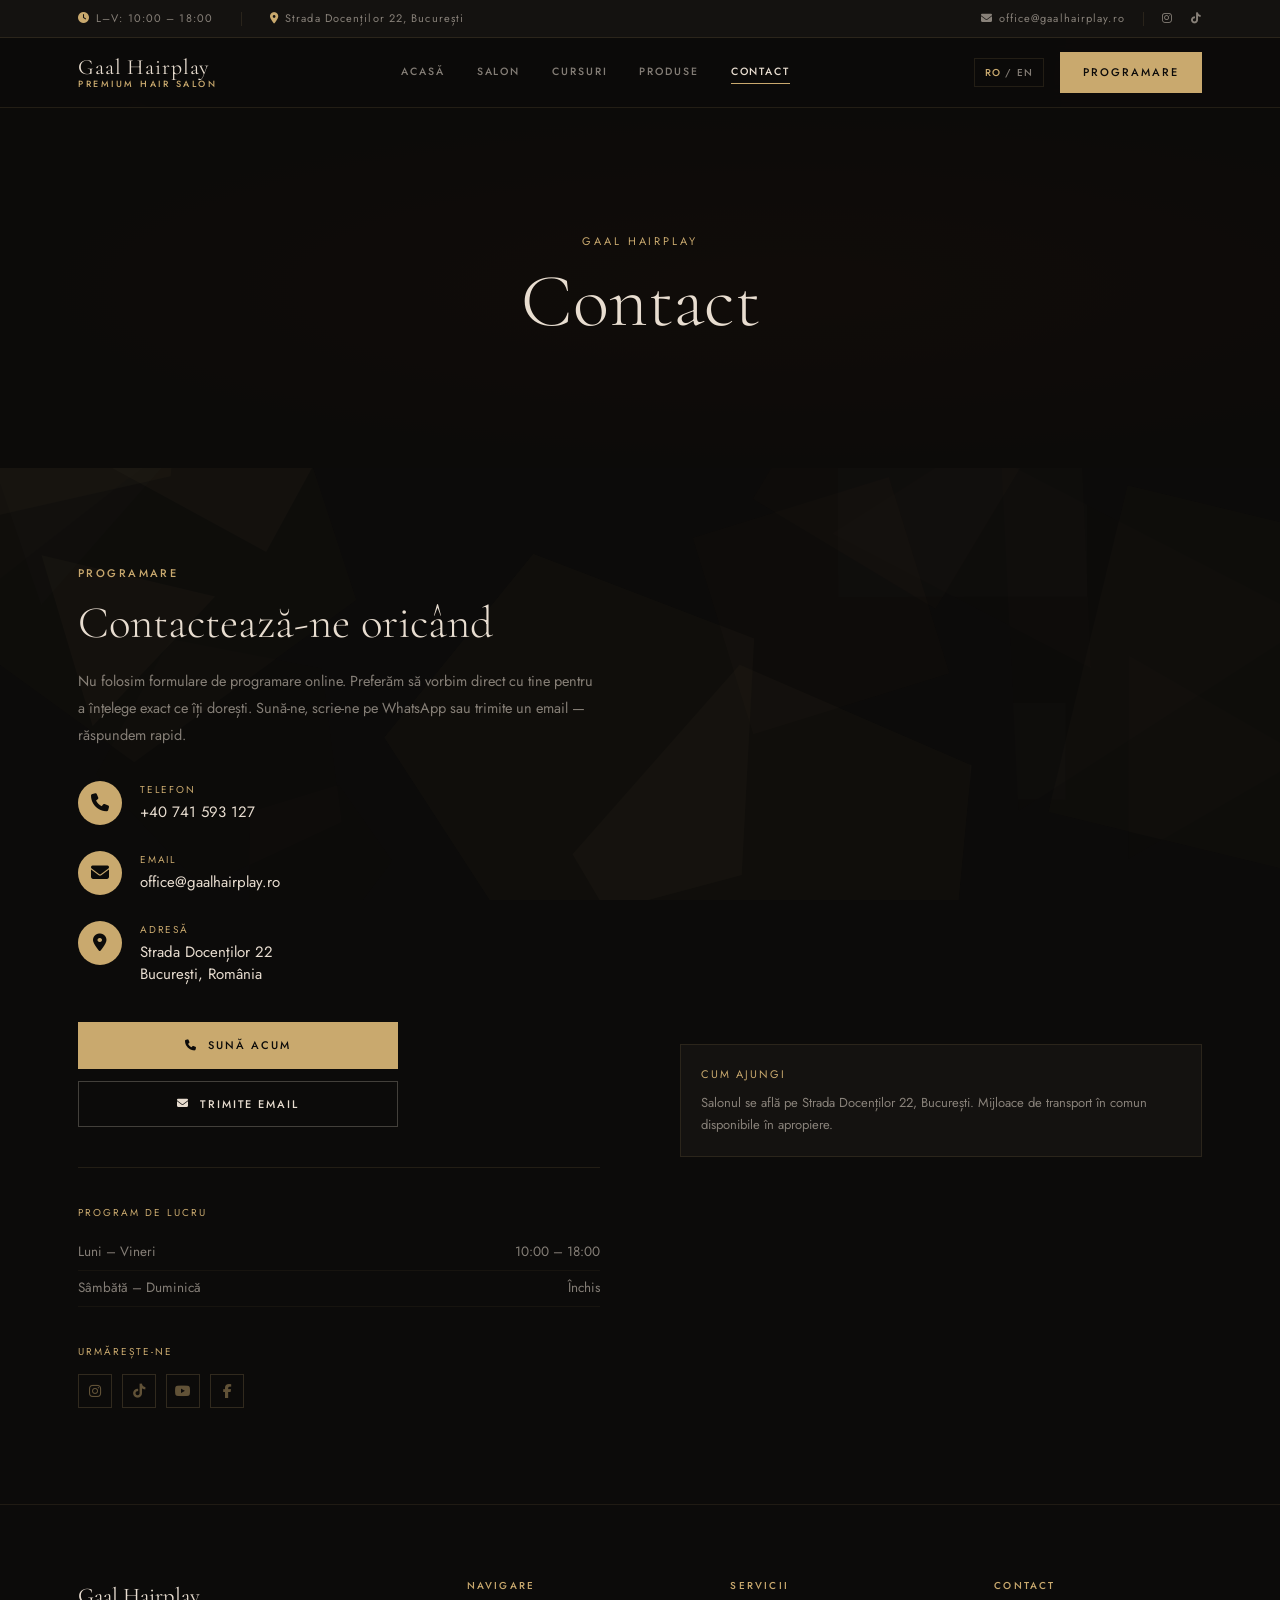
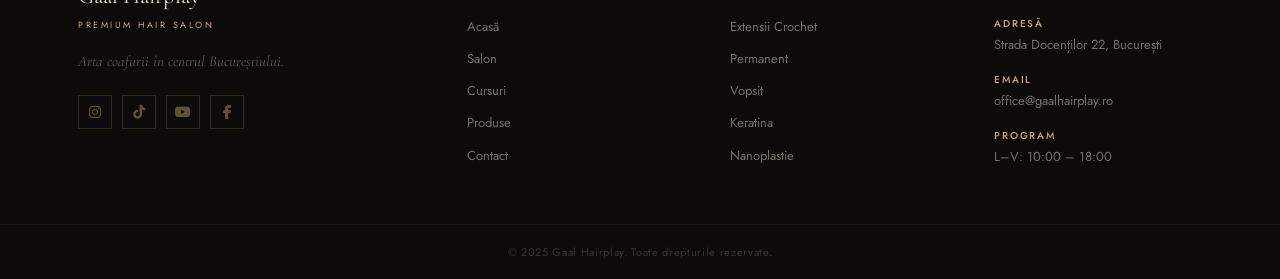
==== commit 0c48cb36: "Add files via upload" ====
--- a/contact.html
+++ b/contact.html
@@ -89,13 +89,6 @@
             </div>
           </div>
           <div class="contact-item">
-            <div class="contact-icon" style="background:#25D366"><i class="fab fa-whatsapp"></i></div>
-            <div>
-              <div class="contact-lbl">WhatsApp</div>
-              <div class="contact-val"><a href="https://wa.me/40741593127" target="_blank" data-ro="Scrie-ne direct" data-en="Message us directly">Scrie-ne direct</a></div>
-            </div>
-          </div>
-          <div class="contact-item">
             <div class="contact-icon"><i class="fas fa-envelope"></i></div>
             <div>
               <div class="contact-lbl" data-ro="Email" data-en="Email">Email</div>
@@ -116,10 +109,6 @@
           <a href="tel:+40741593127" class="btn btn-gold">
             <i class="fas fa-phone"></i>
             <span data-ro="Sună acum" data-en="Call now">Sună acum</span>
-          </a>
-          <a href="https://wa.me/40741593127" target="_blank" class="btn btn-whatsapp">
-            <i class="fab fa-whatsapp"></i>
-            <span data-ro="Scrie pe WhatsApp" data-en="Message on WhatsApp">Scrie pe WhatsApp</span>
           </a>
           <a href="mailto:office@gaalhairplay.ro" class="btn btn-outline">
             <i class="fas fa-envelope"></i>
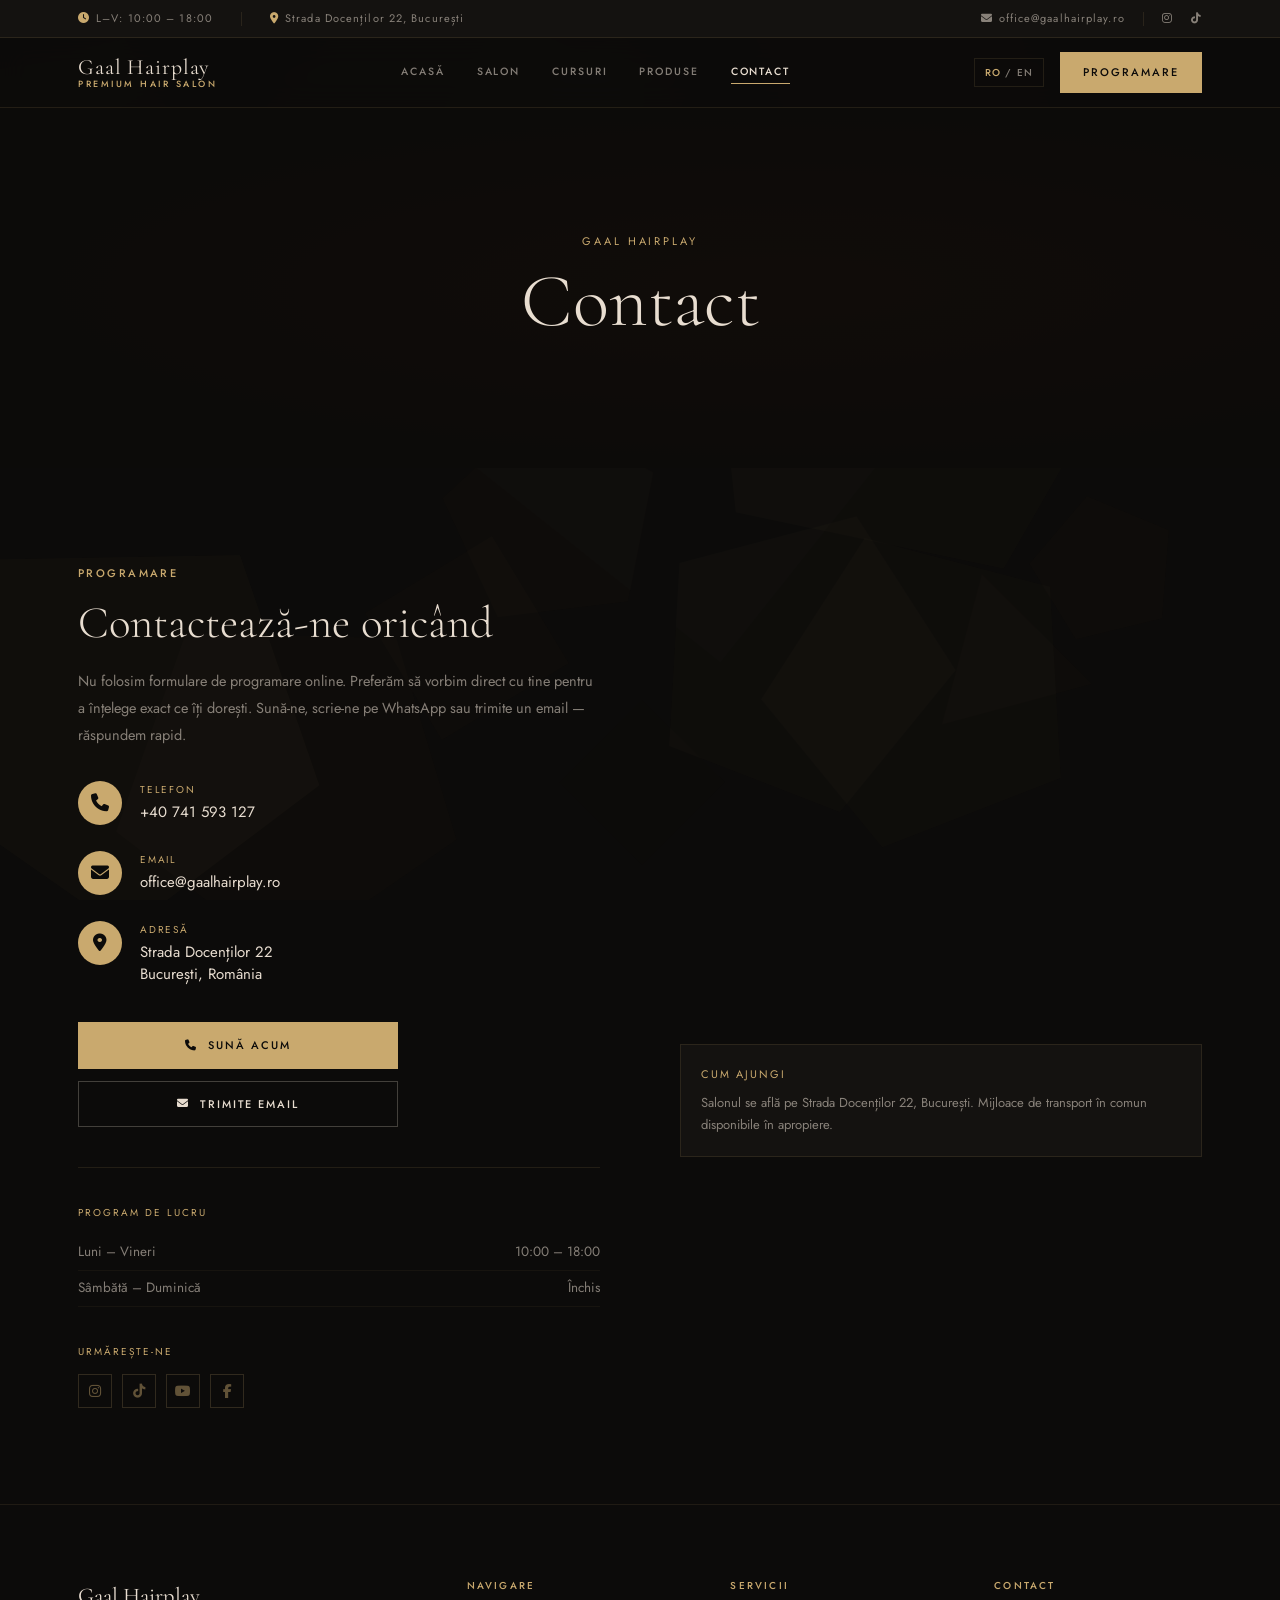
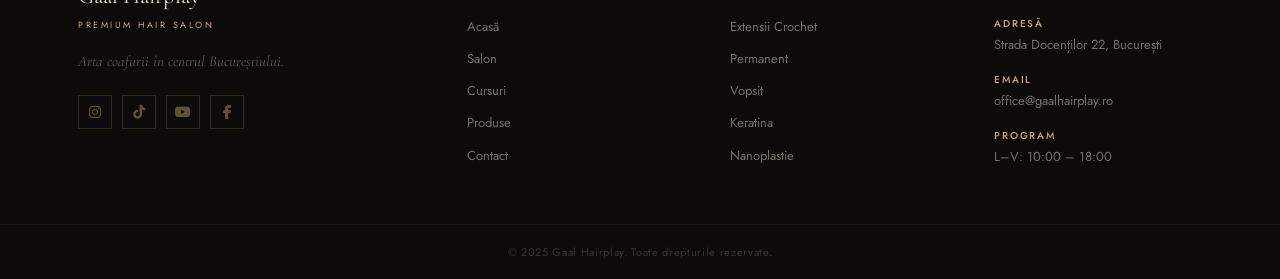
==== commit eff88a7d: "Add files via upload" ====
--- a/contact.html
+++ b/contact.html
@@ -4,6 +4,7 @@
   <meta charset="UTF-8">
   <meta name="viewport" content="width=device-width, initial-scale=1.0">
   <title>Contact — Gaal Hairplay</title>
+  <link rel="icon" type="image/png" href="images/logo.png">
   <link rel="stylesheet" href="css/main.css">
   <link rel="stylesheet" href="https://cdnjs.cloudflare.com/ajax/libs/font-awesome/6.5.0/css/all.min.css">
 </head>
--- a/css/main.css
+++ b/css/main.css
@@ -450,7 +450,6 @@
   padding-top: 40px;
   border-top: 1px solid var(--gold-dim);
 }
-.stat { }
 .stat-num {
   font-family: var(--font-serif);
   font-size: 2.8rem;
@@ -477,7 +476,7 @@
   gap: 0;
 }
 .tab-btn {
-  font-size: 11px;
+  font-size: 13px;
   font-weight: 500;
   letter-spacing: 0.2em;
   text-transform: uppercase;
@@ -492,7 +491,6 @@
 .tab-btn.active { color: var(--gold); border-bottom-color: var(--gold); }
 .tab-panel { display: none; }
 .tab-panel.active { display: grid; grid-template-columns: 1fr 1fr; gap: 50px 70px; }
-.price-list {}
 .price-item {
   padding: 15px 0;
   border-bottom: 1px solid rgba(201,169,110,0.08);
@@ -501,7 +499,7 @@
 .price-row { display: flex; align-items: baseline; gap: 8px; }
 .price-name {
   font-family: var(--font-serif);
-  font-size: 1.1rem;
+  font-size: 1.35rem;
   color: var(--cream);
   flex: 1;
 }
@@ -512,12 +510,12 @@
 }
 .price-val {
   font-family: var(--font-serif);
-  font-size: 1.05rem;
+  font-size: 1.3rem;
   color: var(--gold);
   white-space: nowrap;
 }
 .price-desc {
-  font-size: 12px;
+  font-size: 13px;
   color: rgba(232,221,208,0.38);
   margin-top: 3px;
   line-height: 1.5;
@@ -530,7 +528,6 @@
 .services-grid {
   display: grid;
   grid-template-columns: repeat(3, 1fr);
-  grid-template-rows: auto;
   gap: 0;
 }
 .service-card {
@@ -538,10 +535,8 @@
   overflow: hidden;
   cursor: pointer;
   background: var(--black-mid);
-}
-/* Alternating heights: standard / tall / standard / tall / standard / tall */
-.service-card { aspect-ratio: 4/5; }
-.service-card:nth-child(even) { aspect-ratio: 3/4.5; }
+  aspect-ratio: 4/5;
+}
 /* placeholder bg per card */
 .service-card:nth-child(1) { background: linear-gradient(155deg, #182030 0%, #0c1525 100%); }
 .service-card:nth-child(2) { background: linear-gradient(155deg, #2a1520 0%, #180a12 100%); }
@@ -670,29 +665,6 @@
   color: rgba(201,169,110,0.2);
 }
 .team-photo img { position: absolute; inset: 0; width: 100%; height: 100%; object-fit: cover; }
-.team-socials {
-  position: absolute;
-  inset: 0;
-  background: rgba(12,11,10,0.72);
-  display: flex;
-  align-items: center;
-  justify-content: center;
-  gap: 12px;
-  opacity: 0;
-  transition: opacity 0.35s var(--ease);
-}
-.team-card:hover .team-socials { opacity: 1; }
-.team-soc {
-  width: 38px; height: 38px;
-  border: 1px solid var(--gold);
-  color: var(--gold);
-  display: flex; align-items: center; justify-content: center;
-  font-size: 14px;
-  transform: translateY(10px);
-  transition: all 0.3s var(--ease);
-}
-.team-card:hover .team-soc { transform: none; }
-.team-soc:hover { background: var(--gold); color: var(--black); }
 .team-info { padding: 14px 0 0; }
 .team-name {
   font-family: var(--font-serif);
@@ -1057,8 +1029,23 @@
   background: linear-gradient(150deg, #1a1f30 0%, #0c0b0a 100%);
   border-radius: 1px;
   overflow: hidden;
+  position: relative;
 }
 .cursuri-img img { width: 100%; height: 100%; object-fit: cover; }
+/* YouTube player — portrait (9:16) video inside a 16:9 iframe inside a 2:3 container.
+   Content strip width = player_w × 9/16. To cover container width: scale = (16/9)² ≈ 316%.
+   Maintains 16:9 ratio → height ≈ 118.5% of container height. overflow:hidden clips bars. */
+.cursuri-img iframe {
+  position: absolute;
+  top: 50%;
+  left: 50%;
+  width: 316%;
+  aspect-ratio: 16 / 9;
+  height: auto;
+  transform: translate(-50%, -50%);
+  pointer-events: none;
+  border: none;
+}
 .cursuri-features { display: flex; flex-direction: column; gap: 14px; margin-top: 32px; }
 .cursuri-feature {
   display: flex;
@@ -1164,15 +1151,52 @@
 .salon-value-desc { font-size: 13px; color: var(--cream-dim); line-height: 1.7; }
 
 /* ──────────────────────────────────────────────
-   25. RESPONSIVE
+   25. LIGHTBOX
+────────────────────────────────────────────── */
+.lightbox-overlay {
+  position: fixed;
+  inset: 0;
+  background: rgba(12,11,10,0.93);
+  z-index: 9999;
+  display: flex;
+  align-items: center;
+  justify-content: center;
+  opacity: 0;
+  pointer-events: none;
+  transition: opacity 0.3s var(--ease);
+  cursor: zoom-out;
+}
+.lightbox-overlay.open { opacity: 1; pointer-events: all; }
+.lightbox-overlay img {
+  max-width: 90vw;
+  max-height: 90vh;
+  object-fit: contain;
+  box-shadow: 0 20px 80px rgba(0,0,0,0.8);
+  cursor: zoom-out;
+}
+.lightbox-close {
+  position: absolute;
+  top: 24px; right: 30px;
+  background: none; border: none;
+  color: var(--cream);
+  font-size: 28px;
+  cursor: pointer;
+  line-height: 1;
+  padding: 4px;
+  opacity: 0.6;
+  transition: opacity 0.2s;
+}
+.lightbox-close:hover { opacity: 1; }
+[data-lightbox] { cursor: zoom-in; }
+
+/* ──────────────────────────────────────────────
+   26. RESPONSIVE
 ────────────────────────────────────────────── */
 @media (max-width: 1200px) {
   .footer-grid { grid-template-columns: 1fr 1fr; gap: 40px; }
   .team-grid { grid-template-columns: repeat(2, 1fr); }
   .features-grid { grid-template-columns: repeat(2, 1fr); gap: 30px; }
   .services-grid { grid-template-columns: repeat(2, 1fr); }
-  .services-grid .service-card,
-  .services-grid .service-card:nth-child(even) { aspect-ratio: 4/5; }
   .salon-values-grid { grid-template-columns: repeat(2, 1fr); }
 }
 @media (max-width: 991px) {
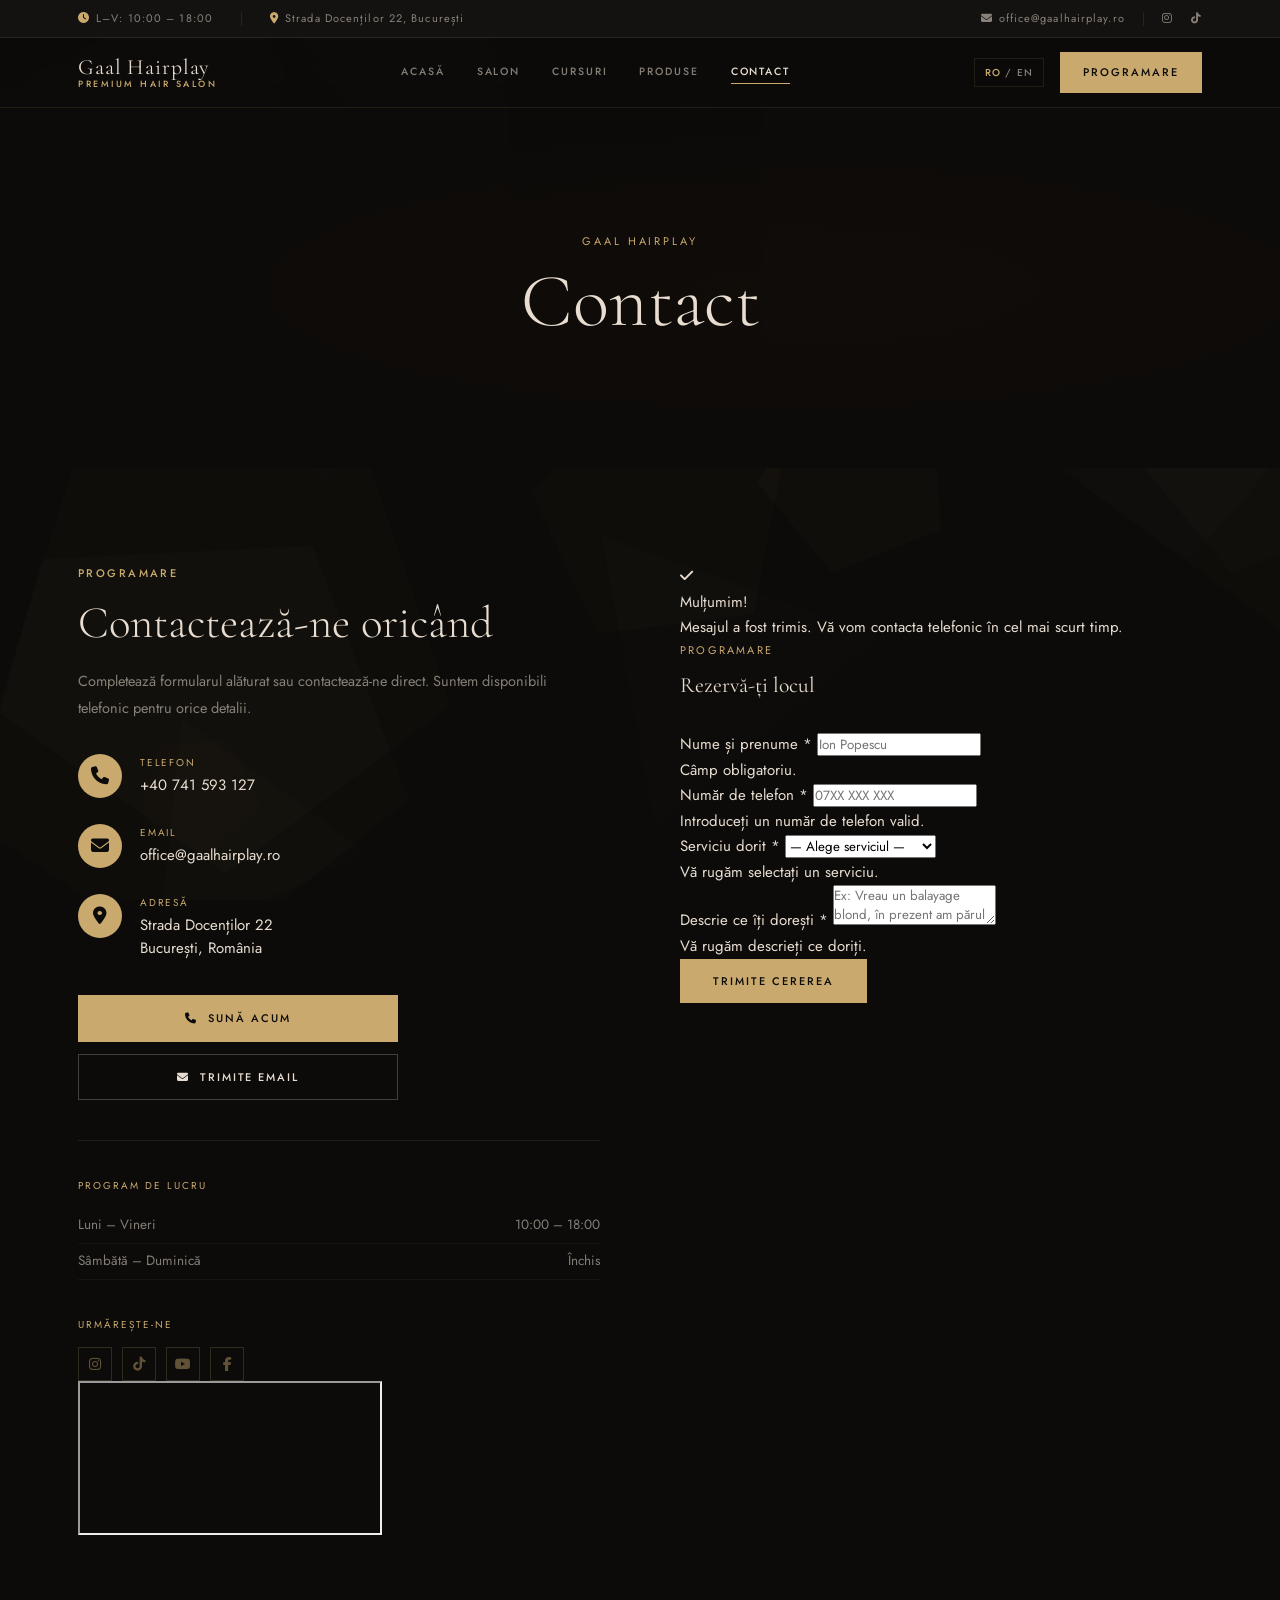
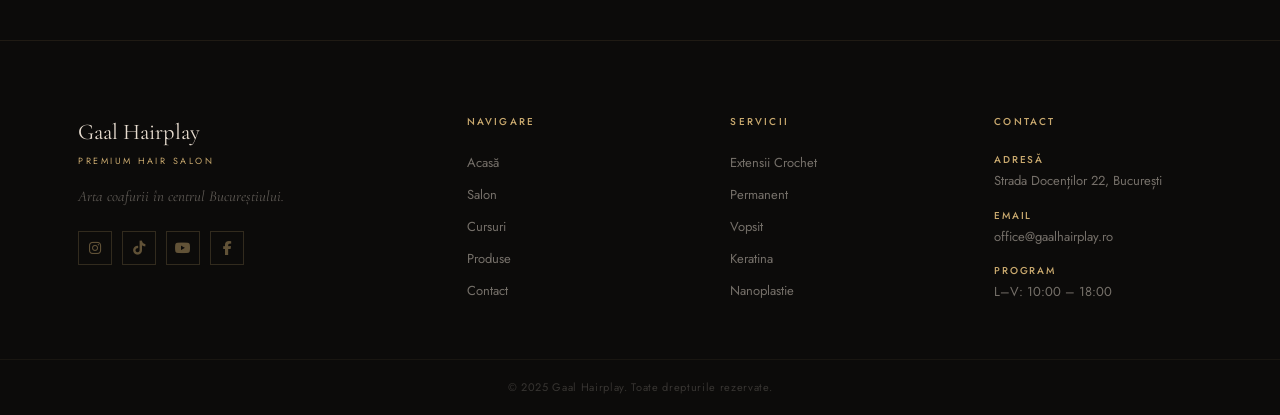
==== commit c7122a17: "Add files via upload" ====
--- a/contact.html
+++ b/contact.html
@@ -76,8 +76,8 @@
       <div class="fade-up">
         <span class="section-label" data-ro="Programare" data-en="Booking">Programare</span>
         <h2 class="section-title" data-ro="Contactează-ne oricând" data-en="Reach us anytime">Contactează-ne oricând</h2>
-        <p class="about-text" data-ro="Nu folosim formulare de programare online. Preferăm să vorbim direct cu tine pentru a înțelege exact ce îți dorești. Sună-ne, scrie-ne pe WhatsApp sau trimite un email — răspundem rapid." data-en="We don't use online booking forms. We prefer to speak with you directly to understand exactly what you want. Call us, message us on WhatsApp or send an email — we respond quickly.">
-          Nu folosim formulare de programare online. Preferăm să vorbim direct cu tine pentru a înțelege exact ce îți dorești. Sună-ne, scrie-ne pe WhatsApp sau trimite un email — răspundem rapid.
+        <p class="about-text" data-ro="Completează formularul alăturat sau contactează-ne direct. Suntem disponibili telefonic pentru orice detalii." data-en="Fill in the form alongside or contact us directly. We're available by phone for any details.">
+          Completează formularul alăturat sau contactează-ne direct. Suntem disponibili telefonic pentru orice detalii.
         </p>
 
         <!-- Contact items -->
@@ -142,23 +142,88 @@
         </div>
       </div>
 
-      <!-- RIGHT: map -->
-      <div class="contact-map-wrap fade-up delay-2">
-        <iframe
-          src="https://www.google.com/maps/embed/v1/place?key=AIzaSyBVizdQeh3udy11xDc5Ao2YStR2gLc-rfc&amp;q=gaal%20hairplay&amp;maptype=roadmap&amp;zoom=15"
-          allowfullscreen=""
-          loading="lazy"
-          referrerpolicy="no-referrer-when-downgrade"
-          title="Gaal Hairplay — Strada Docenților 22, București"
-        ></iframe>
-        <div style="margin-top:20px;padding:20px;background:var(--black-mid);border:1px solid var(--gold-dim)">
-          <div style="font-size:11px;letter-spacing:0.18em;text-transform:uppercase;color:var(--gold);margin-bottom:8px" data-ro="Cum ajungi" data-en="Getting here">Cum ajungi</div>
-          <p style="font-size:13px;color:var(--cream-dim);line-height:1.7" data-ro="Salonul se află pe Strada Docenților 22, București. Mijloace de transport în comun disponibile în apropiere." data-en="The salon is located at Strada Docenților 22, Bucharest. Public transport available nearby.">
-            Salonul se află pe Strada Docenților 22, București. Mijloace de transport în comun disponibile în apropiere.
-          </p>
-        </div>
-      </div>
-
+      <!-- RIGHT: booking form -->
+      <div class="contact-form-wrap fade-up delay-2">
+        <div class="booking-form-card">
+          <div class="booking-success" id="booking-success">
+            <div class="booking-success-icon"><i class="fas fa-check"></i></div>
+            <div class="booking-success-title" data-ro="Mulțumim!" data-en="Thank you!">Mulțumim!</div>
+            <p class="booking-success-text" data-ro="Mesajul a fost trimis. Vă vom contacta telefonic în cel mai scurt timp." data-en="Your message has been sent. We will contact you by phone shortly.">Mesajul a fost trimis. Vă vom contacta telefonic în cel mai scurt timp.</p>
+          </div>
+          <form id="booking-form" action="https://api.web3forms.com/submit" method="POST" novalidate>
+            <input type="hidden" name="access_key" value="7a48298d-119d-4a9c-8b7f-cd0cc11a265c">
+            <input type="hidden" name="subject" value="Programare nouă — Gaal Hairplay">
+            <div style="margin-bottom:28px">
+              <div style="font-size:11px;letter-spacing:0.2em;text-transform:uppercase;color:var(--gold);margin-bottom:8px" data-ro="Programare" data-en="Booking">Programare</div>
+              <div style="font-family:var(--font-serif);font-size:1.45rem;color:var(--cream)" data-ro="Rezervă-ți locul" data-en="Reserve your spot">Rezervă-ți locul</div>
+            </div>
+            <div class="form-group">
+              <label class="form-label" for="f-name" data-ro="Nume și prenume *" data-en="Full name *">Nume și prenume *</label>
+              <input type="text" id="f-name" name="name" class="form-control" placeholder="Ion Popescu" autocomplete="name">
+              <div class="form-error-msg" id="err-name" data-ro="Câmp obligatoriu." data-en="Required field.">Câmp obligatoriu.</div>
+            </div>
+            <div class="form-group">
+              <label class="form-label" for="f-phone" data-ro="Număr de telefon *" data-en="Phone number *">Număr de telefon *</label>
+              <input type="tel" id="f-phone" name="phone" class="form-control" placeholder="07XX XXX XXX" autocomplete="tel">
+              <div class="form-error-msg" id="err-phone" data-ro="Introduceți un număr de telefon valid." data-en="Enter a valid phone number.">Introduceți un număr de telefon valid.</div>
+            </div>
+            <div class="form-group">
+              <label class="form-label" for="f-service" data-ro="Serviciu dorit *" data-en="Requested service *">Serviciu dorit *</label>
+              <select id="f-service" name="service" class="form-control">
+                <option value="">— Alege serviciul —</option>
+                <option value="Tuns">Tuns</option>
+                <option value="Coafat">Coafat</option>
+                <option value="Vopsit">Vopsit</option>
+                <option value="Balayage">Balayage</option>
+                <option value="Toner">Toner</option>
+                <option value="Permanent">Permanent</option>
+                <option value="Spălat">Spălat</option>
+                <option value="Extensii Crochet">Extensii Crochet</option>
+                <option value="Keratina">Keratina</option>
+                <option value="Nanoplastie">Nanoplastie</option>
+                <option value="Tratament Reconstrucție">Tratament Reconstrucție</option>
+                <option value="Frizerie">Frizerie</option>
+              </select>
+              <div class="form-error-msg" id="err-service" data-ro="Vă rugăm selectați un serviciu." data-en="Please select a service.">Vă rugăm selectați un serviciu.</div>
+            </div>
+            <div class="form-group">
+              <label class="form-label" for="f-message" data-ro="Descrie ce îți dorești *" data-en="Describe what you want *">Descrie ce îți dorești *</label>
+              <textarea id="f-message" name="message" class="form-control" placeholder="Ex: Vreau un balayage blond, în prezent am părul vopsit maro..."></textarea>
+              <div class="form-error-msg" id="err-message" data-ro="Vă rugăm descrieți ce doriți." data-en="Please describe what you want.">Vă rugăm descrieți ce doriți.</div>
+            </div>
+            <div class="form-group" id="photo-group" style="display:none">
+              <div class="photo-notice">
+                <i class="fas fa-info-circle"></i>
+                <span data-ro="Pentru serviciul selectat este obligatoriu să atașați poze cu părul dumneavoastră actual." data-en="For the selected service, photos of your current hair are required.">Pentru serviciul selectat este obligatoriu să atașați poze cu părul dumneavoastră actual.</span>
+              </div>
+              <label class="form-label" data-ro="Poze păr actual *" data-en="Current hair photos *">Poze păr actual *</label>
+              <label class="file-upload-label" for="f-photo">
+                <i class="fas fa-camera"></i>
+                <span id="file-upload-text" data-ro="Alege poze (multiple permise)" data-en="Choose photos (multiple allowed)">Alege poze (multiple permise)</span>
+              </label>
+              <input type="file" id="f-photo" accept="image/*" multiple class="file-input-hidden">
+              <div class="form-error-msg" id="err-photo" data-ro="Vă rugăm atașați cel puțin o poză." data-en="Please attach at least one photo.">Vă rugăm atașați cel puțin o poză.</div>
+            </div>
+            <button type="submit" id="booking-submit" class="btn btn-gold">
+              <span id="booking-submit-text" data-ro="Trimite cererea" data-en="Send request">Trimite cererea</span>
+              <span id="booking-submit-loading" style="display:none;opacity:0.6" data-ro="Se trimite…" data-en="Sending…">Se trimite…</span>
+            </button>
+            <div id="booking-net-error" style="display:none;font-size:12px;color:rgba(220,70,70,0.85);text-align:center;margin-top:12px" data-ro="Eroare la trimitere. Vă rugăm sunați-ne direct." data-en="Send error. Please call us directly.">Eroare la trimitere. Vă rugăm sunați-ne direct.</div>
+          </form>
+        </div>
+      </div>
+
+    </div>
+
+    <!-- MAP -->
+    <div class="contact-map-standalone fade-up">
+      <iframe
+        src="https://www.google.com/maps/embed/v1/place?key=AIzaSyBVizdQeh3udy11xDc5Ao2YStR2gLc-rfc&amp;q=gaal%20hairplay&amp;maptype=roadmap&amp;zoom=15"
+        allowfullscreen=""
+        loading="lazy"
+        referrerpolicy="no-referrer-when-downgrade"
+        title="Gaal Hairplay — Strada Docenților 22, București"
+      ></iframe>
     </div>
   </div>
 </section>
